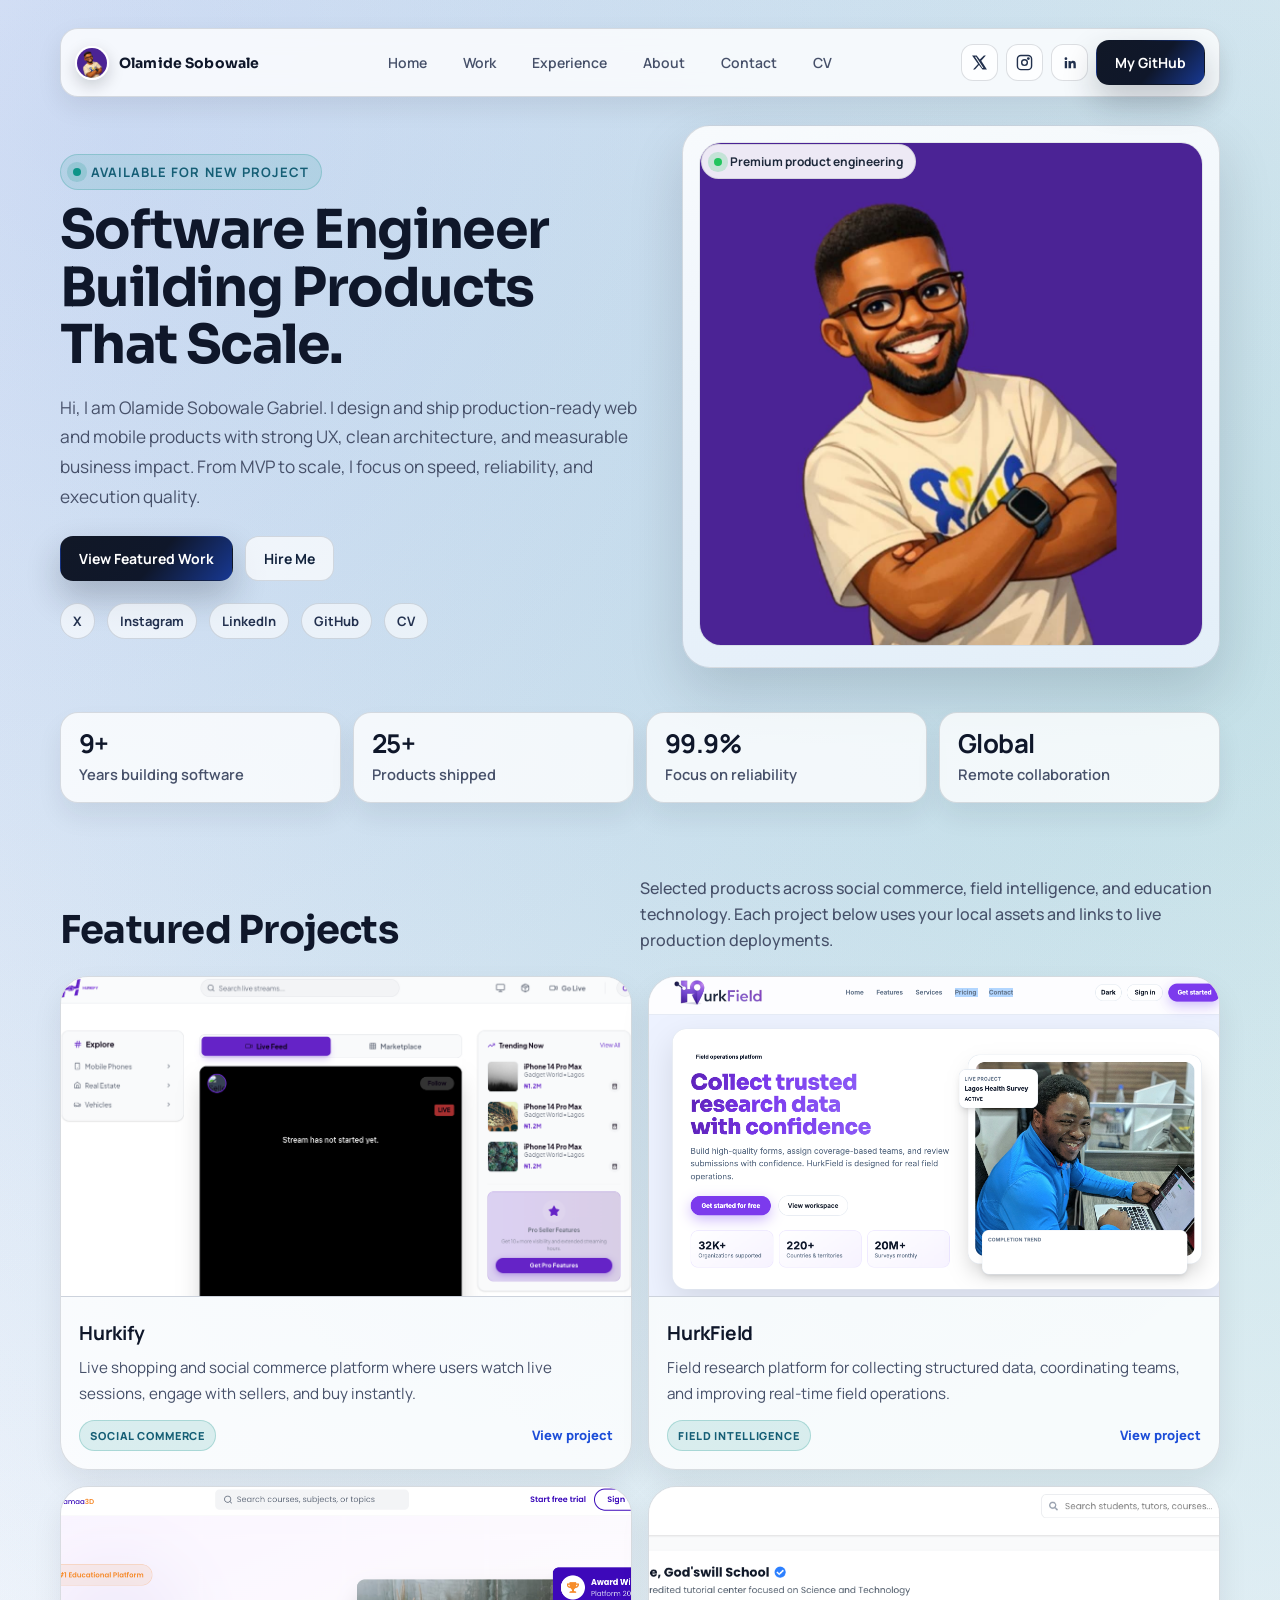
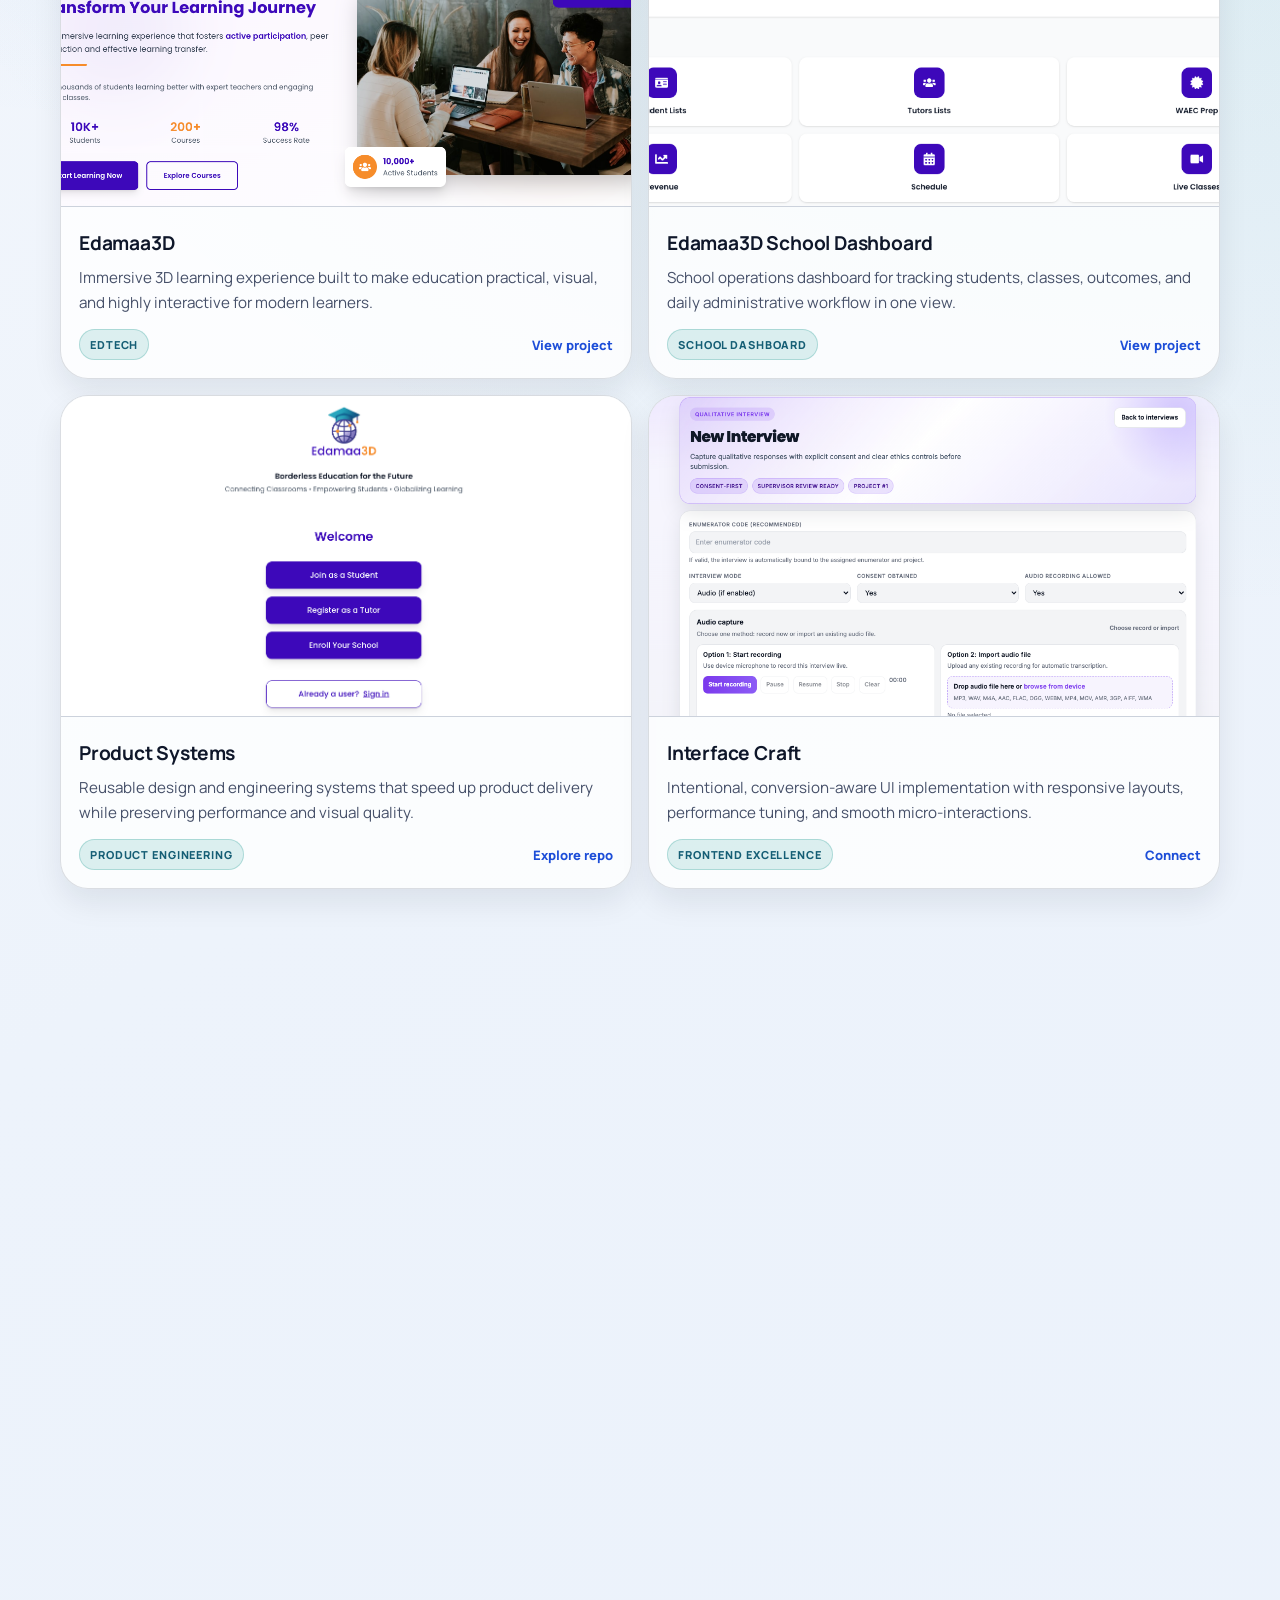
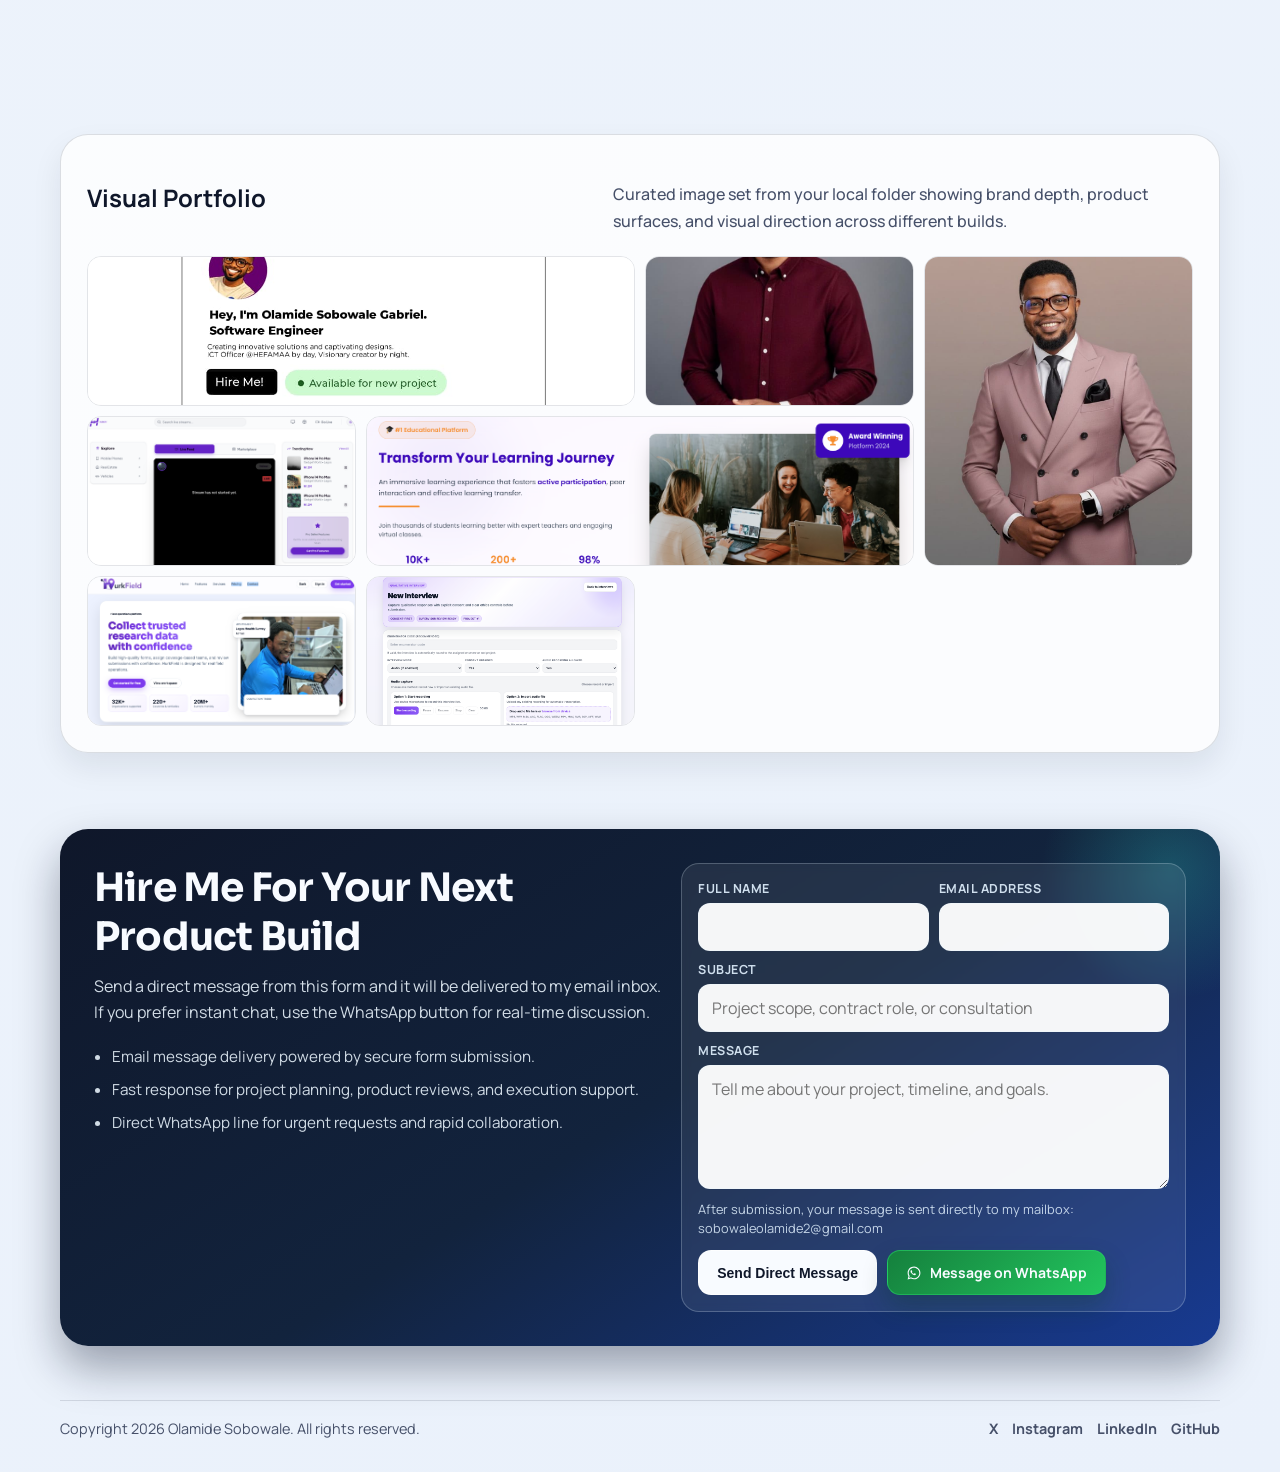
==== index.html @ 538be4b1 "Initial portfolio site with CV page and contact integrations" ====
<!DOCTYPE html>
<html lang="en">
<head>
  <meta charset="UTF-8">
  <meta name="viewport" content="width=device-width, initial-scale=1.0">
  <title>Olamide Sobowale | Software Engineer</title>
  <meta name="description" content="Premium portfolio of Olamide Sobowale, software engineer building product-driven web platforms, mobile experiences, and data-powered tools.">
  <meta property="og:title" content="Olamide Sobowale | Software Engineer">
  <meta property="og:description" content="Building premium digital products for real business outcomes.">
  <meta property="og:image" content="images/og.png">
  <meta property="og:type" content="website">
  <meta name="twitter:card" content="summary_large_image">
  <meta name="twitter:creator" content="@iam_mide_talk">
  <meta name="twitter:image" content="images/og.png">
  <link rel="icon" href="images/favicon.ico" type="image/x-icon">
  <link rel="shortcut icon" href="images/favicon.ico" type="image/x-icon">
  <link rel="preconnect" href="https://fonts.googleapis.com">
  <link rel="preconnect" href="https://fonts.gstatic.com" crossorigin>
  <link href="https://fonts.googleapis.com/css2?family=Manrope:wght@400;500;600;700;800&family=Sora:wght@600;700;800&display=swap" rel="stylesheet">
  <style>
    :root {
      --bg: #f3f6fb;
      --ink: #0f172a;
      --muted: #465069;
      --card: rgba(255, 255, 255, 0.78);
      --line: rgba(14, 31, 53, 0.14);
      --teal: #0d9488;
      --blue: #1d4ed8;
      --shadow: 0 24px 56px rgba(6, 14, 30, 0.14);
      --radius-xl: 28px;
      --radius-lg: 18px;
      --radius-sm: 12px;
    }

    * {
      box-sizing: border-box;
    }

    html {
      scroll-behavior: smooth;
    }

    body {
      margin: 0;
      font-family: "Manrope", "Sora", sans-serif;
      color: var(--ink);
      background:
        radial-gradient(circle at 9% 3%, rgba(29, 78, 216, 0.16), transparent 34%),
        radial-gradient(circle at 93% 13%, rgba(13, 148, 136, 0.18), transparent 38%),
        linear-gradient(145deg, #f7f9fd 0%, #edf3fb 48%, #eaf1fb 100%);
      min-height: 100vh;
    }

    a {
      color: inherit;
      text-decoration: none;
    }

    .container {
      width: min(1160px, 92vw);
      margin: 0 auto;
    }

    .site-header {
      position: sticky;
      top: 14px;
      z-index: 40;
      padding: 14px 0;
    }

    .nav-shell {
      display: flex;
      align-items: center;
      justify-content: space-between;
      gap: 18px;
      padding: 11px 14px;
      border-radius: 18px;
      border: 1px solid var(--line);
      background: rgba(255, 255, 255, 0.8);
      box-shadow: 0 10px 26px rgba(6, 14, 30, 0.08);
      backdrop-filter: blur(10px);
      -webkit-backdrop-filter: blur(10px);
    }

    .brand {
      display: flex;
      align-items: center;
      gap: 10px;
      min-width: max-content;
    }

    .brand img {
      width: 34px;
      height: 34px;
      border-radius: 999px;
      object-fit: cover;
      border: 2px solid #fff;
      box-shadow: 0 6px 16px rgba(8, 15, 27, 0.18);
    }

    .brand span {
      font-family: "Sora", "Manrope", sans-serif;
      font-size: 14px;
      font-weight: 700;
      letter-spacing: 0.01em;
    }

    .nav-links {
      display: flex;
      align-items: center;
      gap: 16px;
      color: var(--muted);
      font-size: 14px;
      font-weight: 600;
    }

    .nav-links a {
      padding: 8px 10px;
      border-radius: 10px;
      transition: all 0.22s ease;
    }

    .nav-links a:hover {
      color: var(--ink);
      background: rgba(7, 14, 30, 0.06);
    }

    .nav-actions {
      display: flex;
      align-items: center;
      gap: 8px;
    }

    .social-chip {
      width: 37px;
      height: 37px;
      border-radius: 12px;
      border: 1px solid var(--line);
      background: rgba(255, 255, 255, 0.8);
      display: inline-flex;
      align-items: center;
      justify-content: center;
      color: #22314e;
      transition: transform 0.2s ease, box-shadow 0.2s ease, border-color 0.2s ease;
    }

    .social-chip:hover {
      transform: translateY(-2px);
      border-color: rgba(13, 148, 136, 0.4);
      box-shadow: 0 12px 24px rgba(2, 20, 37, 0.11);
    }

    .btn {
      display: inline-flex;
      align-items: center;
      justify-content: center;
      gap: 8px;
      border-radius: 13px;
      padding: 12px 18px;
      font-weight: 700;
      font-size: 14px;
      transition: transform 0.25s ease, box-shadow 0.25s ease, background 0.25s ease;
      border: 1px solid transparent;
      cursor: pointer;
    }

    .btn-primary {
      color: #fff;
      background: linear-gradient(130deg, #111827 0%, #0f172a 55%, #1d4ed8 130%);
      box-shadow: 0 16px 34px rgba(15, 23, 42, 0.24);
    }

    .btn-primary:hover {
      transform: translateY(-2px);
      box-shadow: 0 20px 38px rgba(15, 23, 42, 0.3);
    }

    .btn-ghost {
      color: #12233d;
      border-color: var(--line);
      background: rgba(255, 255, 255, 0.7);
    }

    .btn-ghost:hover {
      transform: translateY(-2px);
      border-color: rgba(29, 78, 216, 0.35);
      box-shadow: 0 16px 30px rgba(17, 26, 49, 0.12);
    }

    .hero {
      margin-top: 28px;
      display: grid;
      gap: 28px;
      grid-template-columns: 1.05fr 0.95fr;
      align-items: center;
    }

    .eyebrow {
      display: inline-flex;
      align-items: center;
      gap: 10px;
      font-size: 13px;
      font-weight: 700;
      color: #155e75;
      text-transform: uppercase;
      letter-spacing: 0.08em;
      padding: 8px 12px;
      border-radius: 999px;
      background: rgba(13, 148, 136, 0.12);
      border: 1px solid rgba(13, 148, 136, 0.24);
      margin-bottom: 12px;
    }

    .eyebrow::before {
      content: "";
      width: 8px;
      height: 8px;
      border-radius: 999px;
      background: #0d9488;
      box-shadow: 0 0 0 6px rgba(13, 148, 136, 0.18);
    }

    .hero h1 {
      margin: 0;
      font-family: "Sora", "Manrope", sans-serif;
      font-size: clamp(2rem, 4.2vw, 3.7rem);
      line-height: 1.07;
      letter-spacing: -0.03em;
      max-width: 13ch;
    }

    .hero p {
      margin: 18px 0 24px;
      color: var(--muted);
      font-size: clamp(1rem, 1.6vw, 1.08rem);
      line-height: 1.72;
      max-width: 56ch;
    }

    .hero-actions {
      display: flex;
      flex-wrap: wrap;
      gap: 12px;
      margin-bottom: 22px;
    }

    .quick-links {
      display: flex;
      flex-wrap: wrap;
      gap: 12px;
    }

    .quick-links a {
      font-size: 13px;
      font-weight: 700;
      color: #23314f;
      border: 1px solid var(--line);
      border-radius: 999px;
      padding: 8px 12px;
      background: rgba(255, 255, 255, 0.6);
      transition: all 0.22s ease;
    }

    .quick-links a:hover {
      border-color: rgba(13, 148, 136, 0.35);
      color: #0f172a;
      transform: translateY(-2px);
    }

    .hero-media {
      position: relative;
      min-height: 540px;
      border-radius: var(--radius-xl);
      overflow: hidden;
      border: 1px solid var(--line);
      background: linear-gradient(170deg, rgba(255, 255, 255, 0.86), rgba(232, 241, 251, 0.86));
      box-shadow: var(--shadow);
      padding: 16px;
    }

    .hero-main {
      width: 100%;
      height: 100%;
      border-radius: 22px;
      object-fit: cover;
      border: 1px solid rgba(15, 23, 42, 0.08);
    }

    .float-chip {
      position: absolute;
      left: 18px;
      top: 18px;
      display: inline-flex;
      align-items: center;
      gap: 8px;
      font-size: 12px;
      font-weight: 700;
      border-radius: 999px;
      padding: 8px 12px;
      color: #1e293b;
      background: rgba(255, 255, 255, 0.9);
      border: 1px solid rgba(15, 23, 42, 0.1);
    }

    .float-chip::before {
      content: "";
      width: 8px;
      height: 8px;
      border-radius: 999px;
      background: #22c55e;
      box-shadow: 0 0 0 6px rgba(34, 197, 94, 0.2);
    }

    .metric-grid {
      margin-top: 44px;
      display: grid;
      grid-template-columns: repeat(4, minmax(0, 1fr));
      gap: 12px;
    }

    .metric {
      background: var(--card);
      border-radius: var(--radius-lg);
      padding: 18px;
      border: 1px solid var(--line);
      box-shadow: 0 14px 26px rgba(15, 23, 42, 0.07);
    }

    .metric h3 {
      margin: 0;
      font-size: 1.62rem;
      line-height: 1;
      letter-spacing: -0.02em;
    }

    .metric p {
      margin: 7px 0 0;
      font-size: 0.92rem;
      color: var(--muted);
      font-weight: 600;
    }

    .section {
      margin-top: 72px;
    }

    .section-head {
      display: flex;
      align-items: end;
      justify-content: space-between;
      gap: 20px;
      margin-bottom: 22px;
    }

    .section h2 {
      margin: 0;
      font-family: "Sora", "Manrope", sans-serif;
      font-size: clamp(1.7rem, 3vw, 2.4rem);
      letter-spacing: -0.02em;
    }

    .section-head p {
      margin: 0;
      color: var(--muted);
      line-height: 1.65;
      max-width: 58ch;
      font-weight: 500;
    }

    .projects-grid {
      display: grid;
      grid-template-columns: repeat(2, minmax(0, 1fr));
      gap: 16px;
    }

    .project-card {
      overflow: hidden;
      background: var(--card);
      border: 1px solid var(--line);
      border-radius: var(--radius-xl);
      box-shadow: 0 14px 30px rgba(15, 23, 42, 0.08);
      transition: transform 0.28s ease, box-shadow 0.28s ease;
    }

    .project-card:hover {
      transform: translateY(-5px);
      box-shadow: 0 20px 38px rgba(15, 23, 42, 0.14);
    }

    .project-media {
      width: 100%;
      aspect-ratio: 16/9;
      object-fit: cover;
      border-bottom: 1px solid rgba(15, 23, 42, 0.1);
      background: #e2e8f0;
    }

    .project-body {
      padding: 18px;
    }

    .project-body h3 {
      margin: 0 0 9px;
      font-size: 1.2rem;
      letter-spacing: -0.01em;
    }

    .project-body p {
      margin: 0;
      color: var(--muted);
      line-height: 1.65;
      font-size: 0.95rem;
    }

    .card-foot {
      margin-top: 14px;
      display: flex;
      align-items: center;
      justify-content: space-between;
      gap: 12px;
    }

    .badge {
      font-size: 11px;
      font-weight: 800;
      letter-spacing: 0.08em;
      text-transform: uppercase;
      color: #155e75;
      background: rgba(13, 148, 136, 0.13);
      border: 1px solid rgba(13, 148, 136, 0.24);
      border-radius: 999px;
      padding: 7px 10px;
    }

    .text-link {
      font-size: 13px;
      font-weight: 800;
      color: #1d4ed8;
    }

    .text-link:hover {
      text-decoration: underline;
      text-underline-offset: 3px;
    }

    .experience-wrap {
      display: grid;
      grid-template-columns: 1fr 0.92fr;
      gap: 16px;
    }

    .timeline,
    .showcase {
      background: var(--card);
      border: 1px solid var(--line);
      border-radius: var(--radius-xl);
      padding: 22px;
      box-shadow: 0 14px 30px rgba(15, 23, 42, 0.08);
    }

    .timeline-item {
      padding: 15px 0;
      border-bottom: 1px dashed rgba(15, 23, 42, 0.15);
    }

    .timeline-item:last-child {
      border-bottom: 0;
      padding-bottom: 0;
    }

    .timeline-item .role {
      margin: 0;
      font-size: 1rem;
      font-weight: 800;
    }

    .timeline-item .company {
      margin: 6px 0;
      color: #0f172a;
      font-weight: 700;
    }

    .timeline-item .meta {
      margin: 0;
      color: var(--muted);
      font-size: 0.9rem;
      line-height: 1.6;
    }

    .showcase-grid {
      display: grid;
      grid-template-columns: 1fr 1fr;
      gap: 10px;
    }

    .showcase-grid img,
    .gallery-grid img {
      width: 100%;
      height: 100%;
      object-fit: cover;
      border-radius: 14px;
      border: 1px solid rgba(15, 23, 42, 0.1);
    }

    .showcase-grid .tall {
      grid-row: span 2;
      min-height: 304px;
    }

    .single-showcase {
      width: 100%;
      min-height: 320px;
      height: 100%;
      object-fit: cover;
      border-radius: 14px;
      border: 1px solid rgba(15, 23, 42, 0.1);
      display: block;
    }

    .gallery-wrap {
      margin-top: 72px;
      padding: 26px;
      border-radius: var(--radius-xl);
      border: 1px solid var(--line);
      background: var(--card);
      box-shadow: 0 14px 30px rgba(15, 23, 42, 0.08);
    }

    .gallery-grid {
      margin-top: 16px;
      display: grid;
      grid-template-columns: repeat(4, minmax(0, 1fr));
      gap: 10px;
      grid-auto-rows: 150px;
    }

    .gallery-grid .wide {
      grid-column: span 2;
    }

    .gallery-grid .tall {
      grid-row: span 2;
    }

    .cta {
      margin: 76px auto 36px;
      background: linear-gradient(148deg, #0f172a 0%, #12233d 52%, #1d4ed8 140%);
      color: #f8fbff;
      border-radius: var(--radius-xl);
      padding: 34px;
      box-shadow: 0 22px 44px rgba(7, 18, 39, 0.36);
      position: relative;
      overflow: hidden;
    }

    .cta::before {
      content: "";
      position: absolute;
      right: -80px;
      top: -88px;
      width: 260px;
      height: 260px;
      border-radius: 999px;
      background: radial-gradient(circle at center, rgba(45, 212, 191, 0.25), transparent 70%);
    }

    .cta-grid {
      position: relative;
      z-index: 1;
      display: grid;
      grid-template-columns: 1.06fr 0.94fr;
      gap: 18px;
      align-items: start;
    }

    .cta-copy h2 {
      margin: 0;
      font-family: "Sora", "Manrope", sans-serif;
      font-size: clamp(1.7rem, 3.3vw, 2.45rem);
      letter-spacing: -0.02em;
      max-width: 18ch;
    }

    .cta-copy p {
      margin: 12px 0 18px;
      max-width: 60ch;
      color: rgba(237, 247, 255, 0.88);
      line-height: 1.65;
    }

    .contact-points {
      margin: 0;
      padding-left: 18px;
      color: rgba(237, 247, 255, 0.87);
      line-height: 1.72;
      font-size: 0.95rem;
    }

    .contact-points li {
      margin-bottom: 7px;
    }

    .hire-form {
      border: 1px solid rgba(226, 242, 255, 0.24);
      border-radius: 18px;
      background: rgba(248, 251, 255, 0.08);
      backdrop-filter: blur(4px);
      -webkit-backdrop-filter: blur(4px);
      padding: 16px;
    }

    .form-grid {
      display: grid;
      grid-template-columns: repeat(2, minmax(0, 1fr));
      gap: 10px;
    }

    .form-field {
      display: grid;
      gap: 6px;
    }

    .form-field label {
      font-size: 0.78rem;
      font-weight: 700;
      letter-spacing: 0.04em;
      text-transform: uppercase;
      color: rgba(226, 242, 255, 0.9);
    }

    .form-field input,
    .form-field textarea {
      width: 100%;
      border: 1px solid rgba(226, 242, 255, 0.28);
      border-radius: 12px;
      background: rgba(255, 255, 255, 0.96);
      color: #0f172a;
      font: inherit;
      padding: 12px 13px;
      outline: none;
      transition: border-color 0.18s ease, box-shadow 0.18s ease;
    }

    .form-field input:focus,
    .form-field textarea:focus {
      border-color: rgba(45, 212, 191, 0.75);
      box-shadow: 0 0 0 3px rgba(45, 212, 191, 0.2);
    }

    .form-field textarea {
      min-height: 124px;
      resize: vertical;
    }

    .field-full {
      grid-column: 1 / -1;
    }

    .form-note {
      margin: 11px 0 0;
      color: rgba(226, 242, 255, 0.84);
      font-size: 0.8rem;
      line-height: 1.5;
    }

    .cta-actions {
      margin-top: 12px;
      display: flex;
      flex-wrap: wrap;
      gap: 10px;
    }

    .btn-light {
      color: #0f172a;
      background: #f8fbff;
      border: 1px solid rgba(255, 255, 255, 0.7);
    }

    .btn-light:hover {
      transform: translateY(-2px);
      box-shadow: 0 14px 28px rgba(15, 23, 42, 0.26);
    }

    .btn-whatsapp {
      color: #f8fbff;
      border: 1px solid rgba(37, 211, 102, 0.6);
      background: linear-gradient(135deg, #15803d, #22c55e);
      box-shadow: 0 12px 24px rgba(7, 58, 28, 0.28);
    }

    .btn-whatsapp:hover {
      transform: translateY(-2px);
      box-shadow: 0 16px 30px rgba(7, 58, 28, 0.36);
    }

    .btn-whatsapp svg {
      width: 16px;
      height: 16px;
      flex-shrink: 0;
    }

    footer {
      padding: 18px 0 34px;
      color: var(--muted);
      font-size: 0.9rem;
    }

    .footer-wrap {
      display: flex;
      align-items: center;
      justify-content: space-between;
      gap: 12px;
      border-top: 1px solid rgba(15, 23, 42, 0.12);
      padding-top: 18px;
    }

    .footer-links {
      display: flex;
      align-items: center;
      gap: 14px;
      font-weight: 700;
    }

    .footer-links a:hover {
      color: #111827;
      text-decoration: underline;
      text-underline-offset: 3px;
    }

    .reveal {
      opacity: 0;
      transform: translateY(26px);
      transition: opacity 0.7s ease, transform 0.7s ease;
    }

    .reveal.visible {
      opacity: 1;
      transform: translateY(0);
    }

    @media (max-width: 1040px) {
      .nav-links {
        display: none;
      }

      .hero,
      .experience-wrap {
        grid-template-columns: 1fr;
      }

      .hero-media {
        min-height: 430px;
      }

      .metric-grid {
        grid-template-columns: repeat(2, minmax(0, 1fr));
      }

      .gallery-grid {
        grid-template-columns: repeat(3, minmax(0, 1fr));
      }

      .cta-grid {
        grid-template-columns: 1fr;
      }
    }

    @media (max-width: 760px) {
      .site-header {
        top: 6px;
      }

      .nav-shell {
        padding: 10px;
      }

      .nav-actions .social-chip {
        display: none;
      }

      .hero {
        margin-top: 20px;
      }

      .projects-grid,
      .gallery-grid {
        grid-template-columns: 1fr;
      }

      .gallery-grid {
        grid-auto-rows: 190px;
      }

      .gallery-grid .wide,
      .gallery-grid .tall {
        grid-column: span 1;
        grid-row: span 1;
      }

      .metric-grid {
        grid-template-columns: 1fr;
      }

      .cta {
        padding: 26px;
      }

      .form-grid {
        grid-template-columns: 1fr;
      }

      .cta-actions .btn {
        width: 100%;
      }

      .footer-wrap {
        flex-direction: column;
        align-items: flex-start;
      }
    }
  </style>
</head>
<body>
  <header class="site-header">
    <nav class="container nav-shell">
      <a class="brand" href="#home" aria-label="Go to home">
        <img src="images/image_12.png" alt="Olamide Sobowale profile">
        <span>Olamide Sobowale</span>
      </a>

      <div class="nav-links">
        <a href="#home">Home</a>
        <a href="#work">Work</a>
        <a href="#experience">Experience</a>
        <a href="#about">About</a>
        <a href="#contact">Contact</a>
        <a href="cv.html">CV</a>
      </div>

      <div class="nav-actions">
        <a class="social-chip" href="https://x.com/iam_mide_talk" target="_blank" rel="noopener noreferrer" aria-label="X profile">
          <svg viewBox="0 0 24 24" width="17" height="17" fill="currentColor" aria-hidden="true">
            <path d="M18.244 2H21l-6.554 7.49L22.5 22h-6.304l-4.933-6.406L5.654 22H2.896l7.013-8.013L1.5 2h6.464l4.458 5.882L18.244 2zm-2.211 17.874h1.527L7.128 4.02H5.49z"></path>
          </svg>
        </a>
        <a class="social-chip" href="https://www.instagram.com/mide_talk" target="_blank" rel="noopener noreferrer" aria-label="Instagram profile">
          <svg viewBox="0 0 24 24" width="17" height="17" fill="none" stroke="currentColor" stroke-width="2" aria-hidden="true">
            <rect x="2" y="2" width="20" height="20" rx="5" ry="5"></rect>
            <circle cx="12" cy="12" r="4"></circle>
            <circle cx="17.5" cy="6.5" r="1"></circle>
          </svg>
        </a>
        <a class="social-chip" href="https://www.linkedin.com/in/olamide-sobowale" target="_blank" rel="noopener noreferrer" aria-label="LinkedIn profile">
          <svg viewBox="0 0 24 24" width="17" height="17" fill="currentColor" aria-hidden="true">
            <path d="M6.94 8.5a1.95 1.95 0 1 1 0-3.9 1.95 1.95 0 0 1 0 3.9zM5.3 9.98h3.3V20h-3.3V9.98zM10.6 9.98h3.16v1.37h.05c.44-.83 1.52-1.7 3.12-1.7 3.34 0 3.96 2.19 3.96 5.05V20h-3.3v-4.67c0-1.11-.02-2.55-1.55-2.55-1.56 0-1.8 1.22-1.8 2.47V20h-3.64V9.98z"></path>
          </svg>
        </a>
        <a class="btn btn-primary" href="https://github.com/Hurkify-Team" target="_blank" rel="noopener noreferrer">My GitHub</a>
      </div>
    </nav>
  </header>

  <main>
    <section id="home" class="container hero reveal">
      <div>
        <span class="eyebrow">Available for new project</span>
        <h1>Software Engineer Building Products That Scale.</h1>
        <p>
          Hi, I am Olamide Sobowale Gabriel. I design and ship production-ready web and mobile products with strong UX,
          clean architecture, and measurable business impact. From MVP to scale, I focus on speed, reliability, and execution quality.
        </p>

        <div class="hero-actions">
          <a class="btn btn-primary" href="#work">View Featured Work</a>
          <a class="btn btn-ghost" href="#contact">Hire Me</a>
        </div>

        <div class="quick-links">
          <a href="https://x.com/iam_mide_talk" target="_blank" rel="noopener noreferrer">X</a>
          <a href="https://www.instagram.com/mide_talk" target="_blank" rel="noopener noreferrer">Instagram</a>
          <a href="https://www.linkedin.com/in/olamide-sobowale" target="_blank" rel="noopener noreferrer">LinkedIn</a>
          <a href="https://github.com/Hurkify-Team" target="_blank" rel="noopener noreferrer">GitHub</a>
          <a href="cv.html">CV</a>
        </div>
      </div>

      <div class="hero-media">
        <span class="float-chip">Premium product engineering</span>
        <img class="hero-main" src="images/image_12.png" alt="Portrait of Olamide Sobowale">
      </div>
    </section>

    <section class="container metric-grid reveal" aria-label="Key metrics">
      <article class="metric">
        <h3>9+</h3>
        <p>Years building software</p>
      </article>
      <article class="metric">
        <h3>25+</h3>
        <p>Products shipped</p>
      </article>
      <article class="metric">
        <h3>99.9%</h3>
        <p>Focus on reliability</p>
      </article>
      <article class="metric">
        <h3>Global</h3>
        <p>Remote collaboration</p>
      </article>
    </section>

    <section id="work" class="container section reveal">
      <div class="section-head">
        <h2>Featured Projects</h2>
        <p>
          Selected products across social commerce, field intelligence, and education technology.
          Each project below uses your local assets and links to live production deployments.
        </p>
      </div>

      <div class="projects-grid">
        <article class="project-card">
          <img class="project-media" src="images/image_3.png" alt="Hurkify project screenshot">
          <div class="project-body">
            <h3>Hurkify</h3>
            <p>Live shopping and social commerce platform where users watch live sessions, engage with sellers, and buy instantly.</p>
            <div class="card-foot">
              <span class="badge">Social Commerce</span>
              <a class="text-link" href="https://hurkify.com" target="_blank" rel="noopener noreferrer">View project</a>
            </div>
          </div>
        </article>

        <article class="project-card">
          <img class="project-media" src="images/image_5.png" alt="HurkField project screenshot">
          <div class="project-body">
            <h3>HurkField</h3>
            <p>Field research platform for collecting structured data, coordinating teams, and improving real-time field operations.</p>
            <div class="card-foot">
              <span class="badge">Field Intelligence</span>
              <a class="text-link" href="https://hurkfield-rxuj.onrender.com/" target="_blank" rel="noopener noreferrer">View project</a>
            </div>
          </div>
        </article>

        <article class="project-card">
          <img class="project-media" src="images/image_4.png" alt="Edamaa3D platform screenshot">
          <div class="project-body">
            <h3>Edamaa3D</h3>
            <p>Immersive 3D learning experience built to make education practical, visual, and highly interactive for modern learners.</p>
            <div class="card-foot">
              <span class="badge">EdTech</span>
              <a class="text-link" href="https://edamaa.vercel.app/" target="_blank" rel="noopener noreferrer">View project</a>
            </div>
          </div>
        </article>

        <article class="project-card">
          <img class="project-media" src="images/image_10.png" alt="Edamaa3D school dashboard screenshot">
          <div class="project-body">
            <h3>Edamaa3D School Dashboard</h3>
            <p>School operations dashboard for tracking students, classes, outcomes, and daily administrative workflow in one view.</p>
            <div class="card-foot">
              <span class="badge">School Dashboard</span>
              <a class="text-link" href="https://edamaa.vercel.app/school-dashboard" target="_blank" rel="noopener noreferrer">View project</a>
            </div>
          </div>
        </article>

        <article class="project-card">
          <img class="project-media" src="images/image_9.png" alt="Additional product screenshot">
          <div class="project-body">
            <h3>Product Systems</h3>
            <p>Reusable design and engineering systems that speed up product delivery while preserving performance and visual quality.</p>
            <div class="card-foot">
              <span class="badge">Product Engineering</span>
              <a class="text-link" href="https://github.com/Hurkify-Team" target="_blank" rel="noopener noreferrer">Explore repo</a>
            </div>
          </div>
        </article>

        <article class="project-card">
          <img class="project-media" src="images/image_7.png" alt="Modern interface showcase">
          <div class="project-body">
            <h3>Interface Craft</h3>
            <p>Intentional, conversion-aware UI implementation with responsive layouts, performance tuning, and smooth micro-interactions.</p>
            <div class="card-foot">
              <span class="badge">Frontend Excellence</span>
              <a class="text-link" href="https://www.linkedin.com/in/olamide-sobowale" target="_blank" rel="noopener noreferrer">Connect</a>
            </div>
          </div>
        </article>
      </div>
    </section>

    <section id="experience" class="container section reveal">
      <div class="section-head">
        <h2>Work Experience</h2>
        <p>
          A progression across leadership, mobile engineering, and full-stack delivery with continuous ownership of business-critical products.
        </p>
      </div>

      <div class="experience-wrap">
        <div class="timeline">
          <article class="timeline-item">
            <p class="role">Founder &amp; CEO</p>
            <p class="company">Hurkify</p>
            <p class="meta">Sept 2024 - Present | Product strategy, platform architecture, and execution.</p>
          </article>

          <article class="timeline-item">
            <p class="role">Mobile App Developer</p>
            <p class="company">Hurkify Technology Limited</p>
            <p class="meta">Feb 2026 - Present | Mobile product development with user-centered delivery.</p>
          </article>

          <article class="timeline-item">
            <p class="role">Frontend Developer</p>
            <p class="company">Hurkify Technology Limited</p>
            <p class="meta">2025 - Present | High-performance interfaces and measurable engagement growth.</p>
          </article>

          <article class="timeline-item">
            <p class="role">Full Stacks Developer</p>
            <p class="company">Hefamaa</p>
            <p class="meta">2024 - Present | End-to-end product delivery across frontend, backend, and data layers.</p>
          </article>

          <article class="timeline-item">
            <p class="role">Backend Developer</p>
            <p class="company">Hurkify Technology Limited</p>
            <p class="meta">2019 - 2022 | API design, infrastructure stability, and service reliability.</p>
          </article>
        </div>

        <aside class="showcase" aria-label="Experience visuals">
          <img class="single-showcase" src="images/image_2.png" alt="Experience visual">
        </aside>
      </div>
    </section>

    <section id="about" class="container gallery-wrap reveal">
      <div class="section-head">
        <h2>Visual Portfolio</h2>
        <p>
          Curated image set from your local folder showing brand depth, product surfaces, and visual direction across different builds.
        </p>
      </div>

      <div class="gallery-grid">
        <img class="wide" src="images/og.png" alt="Portfolio page highlight">
        <img src="images/image_1.png" alt="Portrait candid 1">
        <img class="tall" src="images/image_2.png" alt="Portrait candid 2">
        <img src="images/image_3.png" alt="Project interface 1">
        <img class="wide" src="images/image_4.png" alt="Project interface 2">
        <img src="images/image_5.png" alt="Project interface 3">
        <img src="images/image_7.png" alt="Project interface 4">
      </div>
    </section>

    <section id="contact" class="container cta reveal">
      <div class="cta-grid">
        <div class="cta-copy">
          <h2>Hire Me For Your Next Product Build</h2>
          <p>
            Send a direct message from this form and it will be delivered to my email inbox.
            If you prefer instant chat, use the WhatsApp button for real-time discussion.
          </p>
          <ul class="contact-points">
            <li>Email message delivery powered by secure form submission.</li>
            <li>Fast response for project planning, product reviews, and execution support.</li>
            <li>Direct WhatsApp line for urgent requests and rapid collaboration.</li>
          </ul>
        </div>

        <form class="hire-form" action="https://formsubmit.co/sobowaleolamide2@gmail.com" method="POST">
          <input type="hidden" name="_subject" value="New Hire Request from Olamide's Portfolio">
          <input type="hidden" name="_captcha" value="false">
          <input type="text" name="_honey" style="display:none" tabindex="-1" autocomplete="off">

          <div class="form-grid">
            <div class="form-field">
              <label for="hire-name">Full Name</label>
              <input id="hire-name" name="name" type="text" autocomplete="name" required>
            </div>

            <div class="form-field">
              <label for="hire-email">Email Address</label>
              <input id="hire-email" name="email" type="email" autocomplete="email" required>
            </div>

            <div class="form-field field-full">
              <label for="hire-subject">Subject</label>
              <input id="hire-subject" name="subject" type="text" placeholder="Project scope, contract role, or consultation" required>
            </div>

            <div class="form-field field-full">
              <label for="hire-message">Message</label>
              <textarea id="hire-message" name="message" placeholder="Tell me about your project, timeline, and goals." required></textarea>
            </div>
          </div>

          <p class="form-note">After submission, your message is sent directly to my mailbox: sobowaleolamide2@gmail.com</p>

          <div class="cta-actions">
            <button class="btn btn-light" type="submit">Send Direct Message</button>
            <a class="btn btn-whatsapp" href="https://wa.me/2349045083581?text=Hello%20Olamide%2C%20I%20would%20like%20to%20hire%20you%20for%20a%20project." target="_blank" rel="noopener noreferrer">
              <svg viewBox="0 0 32 32" fill="currentColor" aria-hidden="true">
                <path d="M19.11 17.21c-.26-.13-1.52-.75-1.76-.83-.24-.09-.41-.13-.58.13-.18.26-.67.83-.83 1-.15.18-.31.2-.57.07-.26-.13-1.11-.41-2.12-1.32-.78-.69-1.31-1.55-1.46-1.81-.15-.26-.02-.39.11-.52.11-.11.26-.28.39-.41.13-.13.17-.22.26-.37.09-.15.04-.28-.02-.41-.06-.13-.58-1.4-.8-1.92-.21-.5-.43-.43-.58-.44h-.5c-.18 0-.46.07-.7.33-.24.26-.92.9-.92 2.2 0 1.3.94 2.56 1.08 2.73.13.18 1.86 2.84 4.5 3.98.63.27 1.12.43 1.5.55.63.2 1.2.17 1.66.1.51-.08 1.52-.62 1.74-1.22.22-.6.22-1.11.15-1.22-.07-.11-.24-.17-.5-.3z"></path>
                <path d="M16.03 3.2c-7.04 0-12.77 5.73-12.77 12.78 0 2.24.59 4.42 1.7 6.34L3.2 28.8l6.62-1.74a12.73 12.73 0 0 0 6.2 1.59h.01c7.04 0 12.77-5.73 12.77-12.78 0-3.41-1.33-6.62-3.74-9.03A12.7 12.7 0 0 0 16.03 3.2zm0 23.24h-.01a10.6 10.6 0 0 1-5.4-1.49l-.39-.23-3.93 1.03 1.05-3.83-.25-.39a10.55 10.55 0 0 1-1.62-5.64c0-5.83 4.74-10.57 10.58-10.57 2.82 0 5.47 1.1 7.47 3.1a10.5 10.5 0 0 1 3.1 7.47c0 5.83-4.75 10.57-10.6 10.57z"></path>
              </svg>
              <span>Message on WhatsApp</span>
            </a>
          </div>
        </form>
      </div>
    </section>
  </main>

  <footer>
    <div class="container footer-wrap">
      <div>Copyright <span id="year"></span> Olamide Sobowale. All rights reserved.</div>
      <div class="footer-links">
        <a href="https://x.com/iam_mide_talk" target="_blank" rel="noopener noreferrer">X</a>
        <a href="https://www.instagram.com/mide_talk" target="_blank" rel="noopener noreferrer">Instagram</a>
        <a href="https://www.linkedin.com/in/olamide-sobowale" target="_blank" rel="noopener noreferrer">LinkedIn</a>
        <a href="https://github.com/Hurkify-Team" target="_blank" rel="noopener noreferrer">GitHub</a>
      </div>
    </div>
  </footer>

  <script>
    document.getElementById("year").textContent = new Date().getFullYear();

    const observer = new IntersectionObserver((entries) => {
      entries.forEach((entry) => {
        if (entry.isIntersecting) {
          entry.target.classList.add("visible");
          observer.unobserve(entry.target);
        }
      });
    }, { threshold: 0.2 });

    document.querySelectorAll(".reveal").forEach((el) => observer.observe(el));
  </script>
</body>
</html>
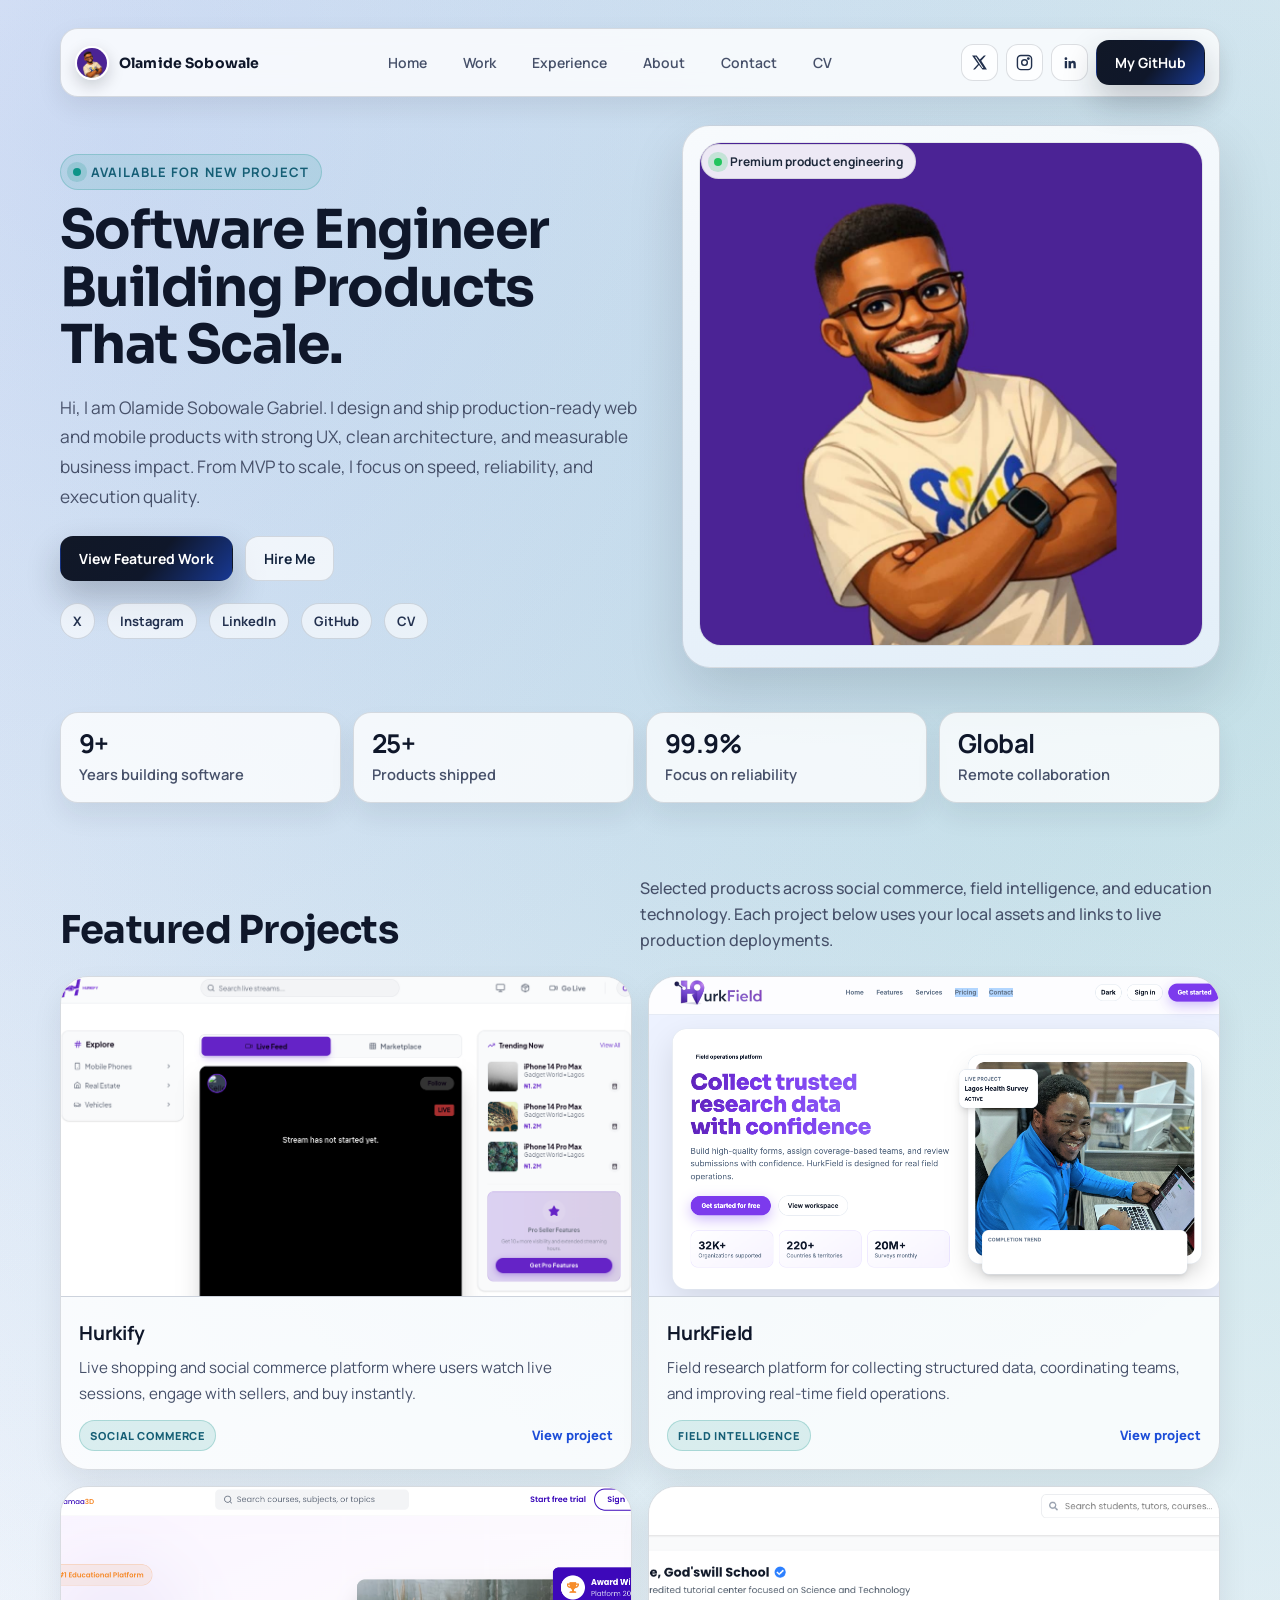
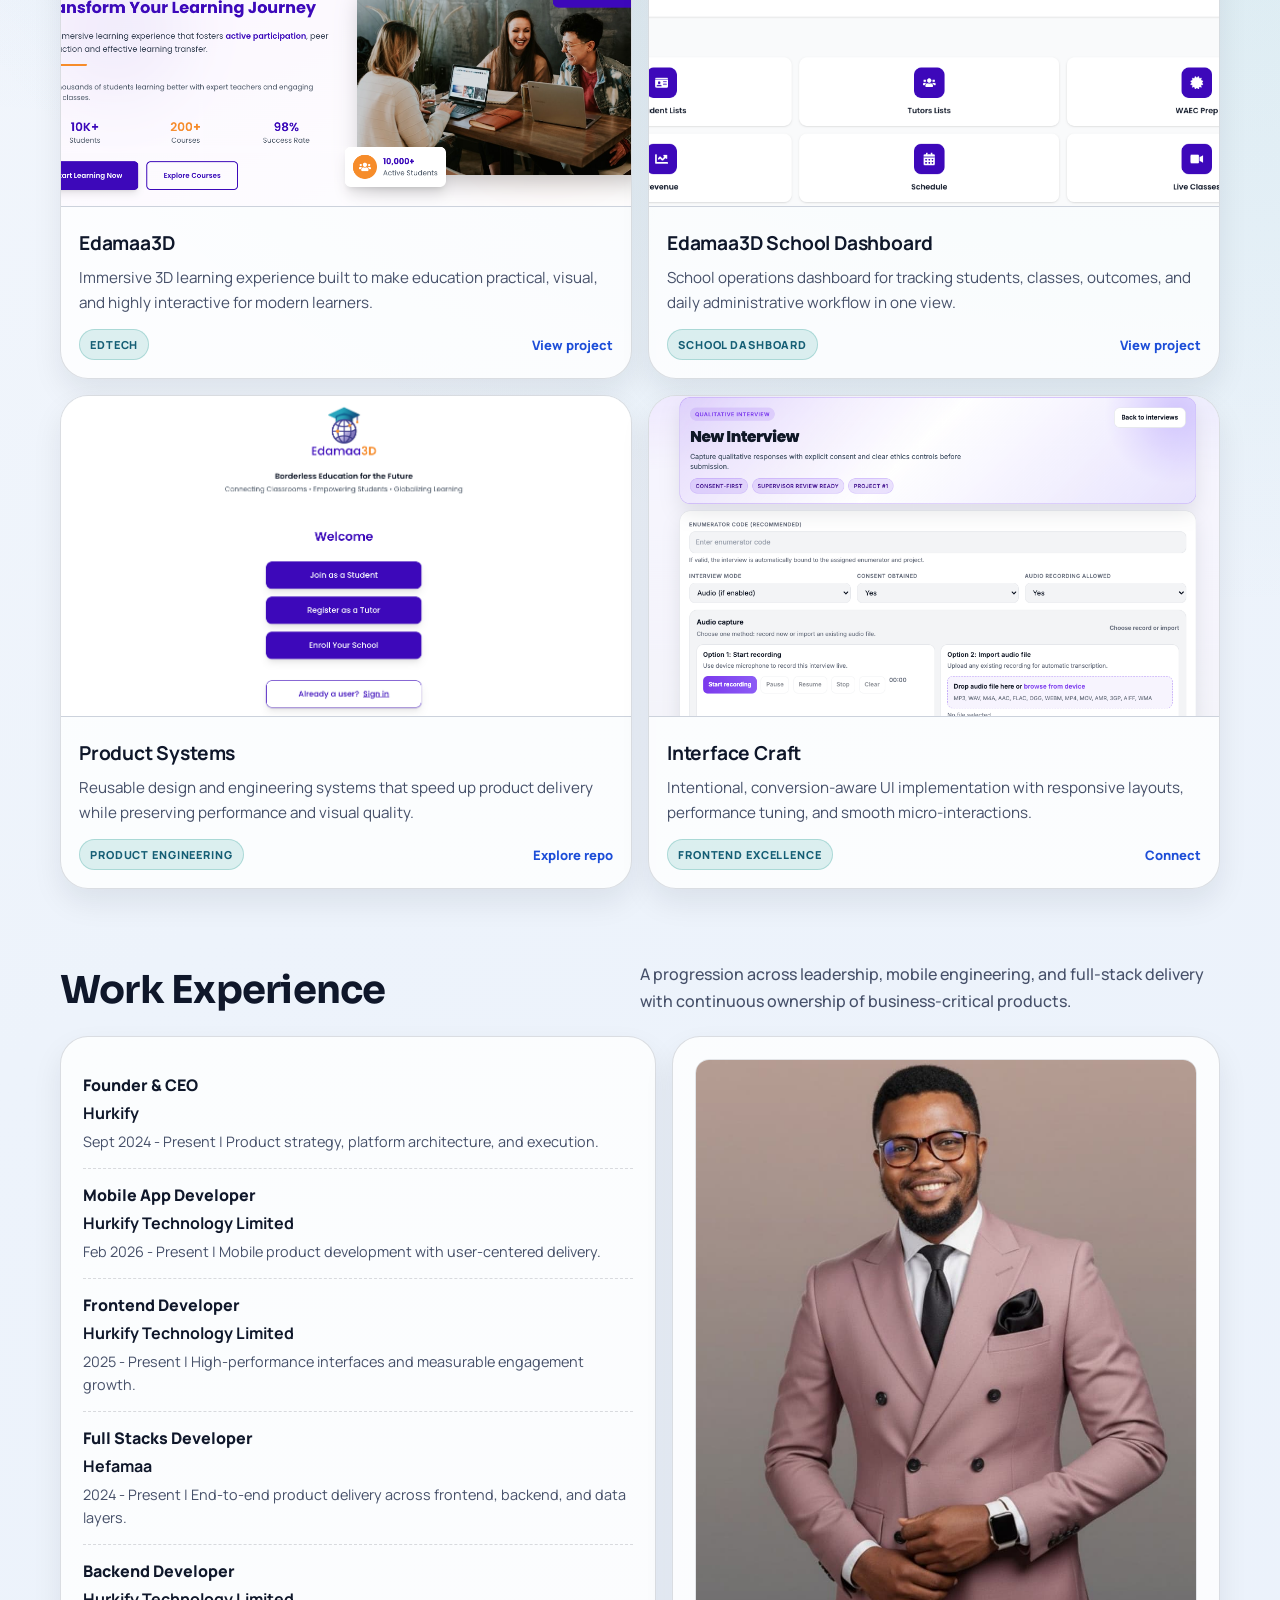
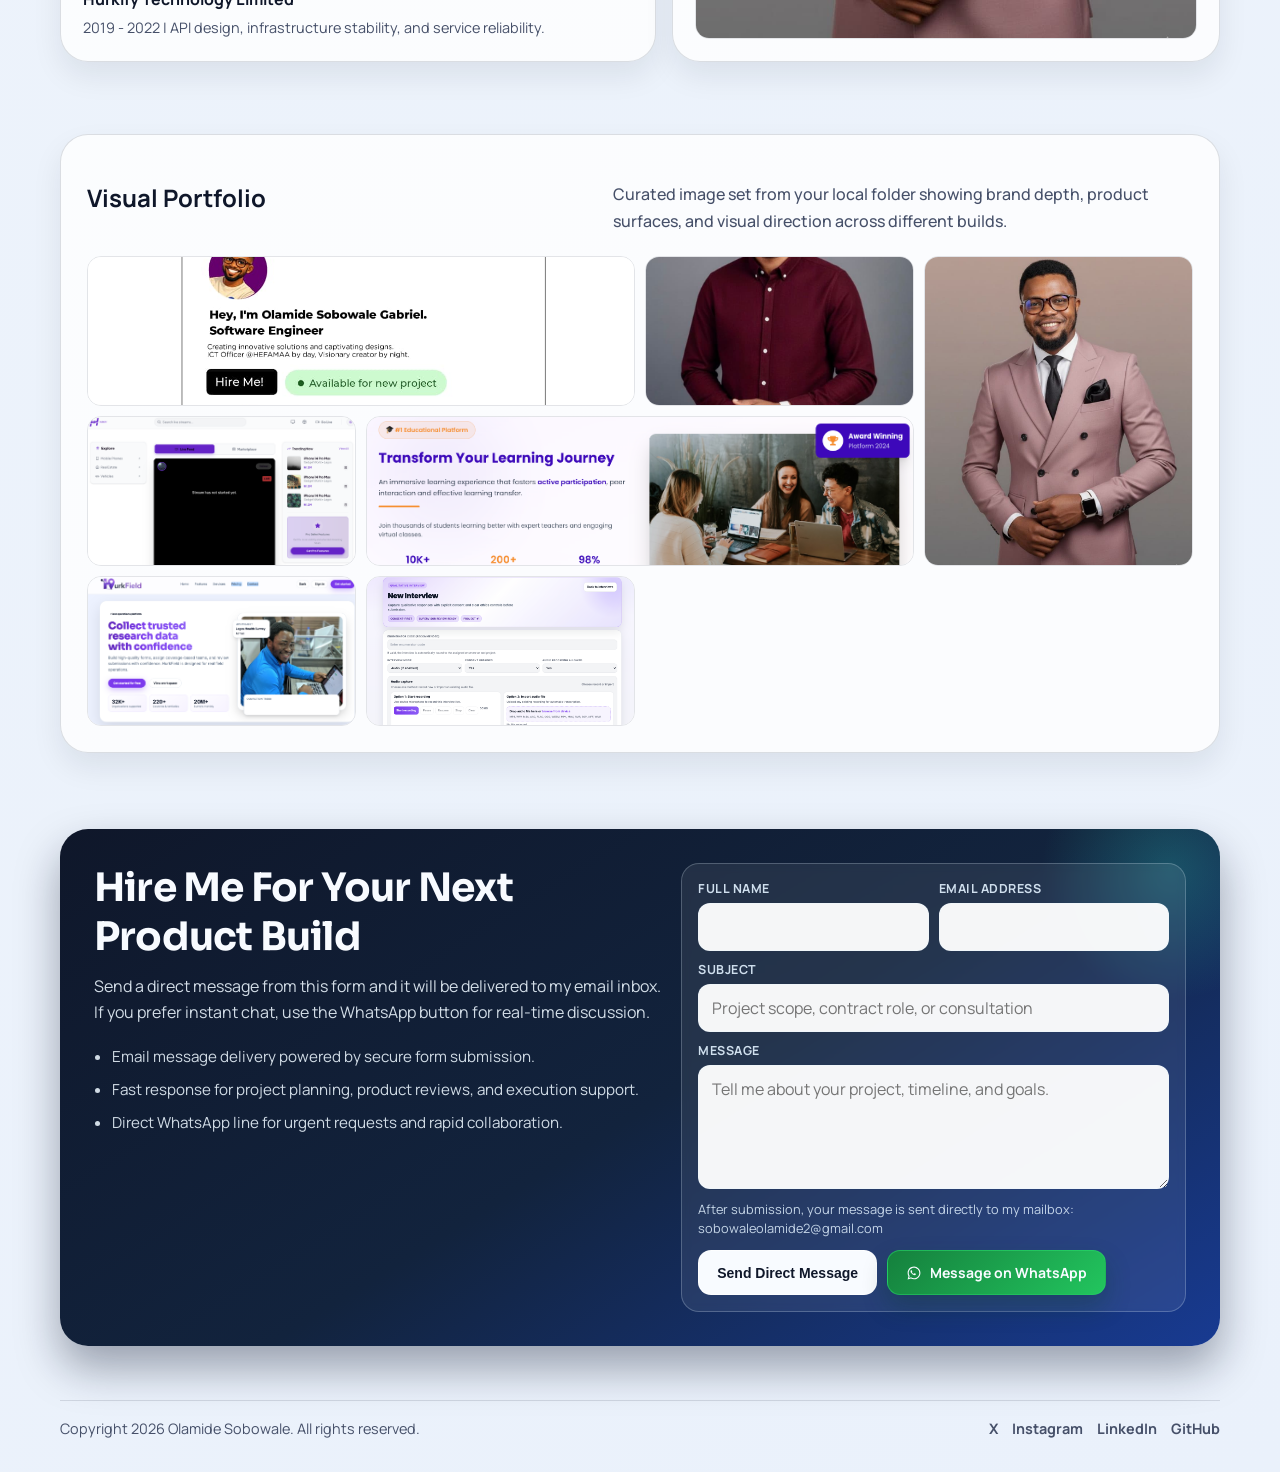
==== commit 6058ba0d: "Update LinkedIn profile URL" ====
--- a/index.html
+++ b/index.html
@@ -850,7 +850,7 @@
             <circle cx="17.5" cy="6.5" r="1"></circle>
           </svg>
         </a>
-        <a class="social-chip" href="https://www.linkedin.com/in/olamide-sobowale" target="_blank" rel="noopener noreferrer" aria-label="LinkedIn profile">
+        <a class="social-chip" href="https://www.linkedin.com/in/olamide-sobowale-448958b7/" target="_blank" rel="noopener noreferrer" aria-label="LinkedIn profile">
           <svg viewBox="0 0 24 24" width="17" height="17" fill="currentColor" aria-hidden="true">
             <path d="M6.94 8.5a1.95 1.95 0 1 1 0-3.9 1.95 1.95 0 0 1 0 3.9zM5.3 9.98h3.3V20h-3.3V9.98zM10.6 9.98h3.16v1.37h.05c.44-.83 1.52-1.7 3.12-1.7 3.34 0 3.96 2.19 3.96 5.05V20h-3.3v-4.67c0-1.11-.02-2.55-1.55-2.55-1.56 0-1.8 1.22-1.8 2.47V20h-3.64V9.98z"></path>
           </svg>
@@ -878,7 +878,7 @@
         <div class="quick-links">
           <a href="https://x.com/iam_mide_talk" target="_blank" rel="noopener noreferrer">X</a>
           <a href="https://www.instagram.com/mide_talk" target="_blank" rel="noopener noreferrer">Instagram</a>
-          <a href="https://www.linkedin.com/in/olamide-sobowale" target="_blank" rel="noopener noreferrer">LinkedIn</a>
+          <a href="https://www.linkedin.com/in/olamide-sobowale-448958b7/" target="_blank" rel="noopener noreferrer">LinkedIn</a>
           <a href="https://github.com/Hurkify-Team" target="_blank" rel="noopener noreferrer">GitHub</a>
           <a href="cv.html">CV</a>
         </div>
@@ -986,7 +986,7 @@
             <p>Intentional, conversion-aware UI implementation with responsive layouts, performance tuning, and smooth micro-interactions.</p>
             <div class="card-foot">
               <span class="badge">Frontend Excellence</span>
-              <a class="text-link" href="https://www.linkedin.com/in/olamide-sobowale" target="_blank" rel="noopener noreferrer">Connect</a>
+              <a class="text-link" href="https://www.linkedin.com/in/olamide-sobowale-448958b7/" target="_blank" rel="noopener noreferrer">Connect</a>
             </div>
           </div>
         </article>
@@ -1124,7 +1124,7 @@
       <div class="footer-links">
         <a href="https://x.com/iam_mide_talk" target="_blank" rel="noopener noreferrer">X</a>
         <a href="https://www.instagram.com/mide_talk" target="_blank" rel="noopener noreferrer">Instagram</a>
-        <a href="https://www.linkedin.com/in/olamide-sobowale" target="_blank" rel="noopener noreferrer">LinkedIn</a>
+        <a href="https://www.linkedin.com/in/olamide-sobowale-448958b7/" target="_blank" rel="noopener noreferrer">LinkedIn</a>
         <a href="https://github.com/Hurkify-Team" target="_blank" rel="noopener noreferrer">GitHub</a>
       </div>
     </div>
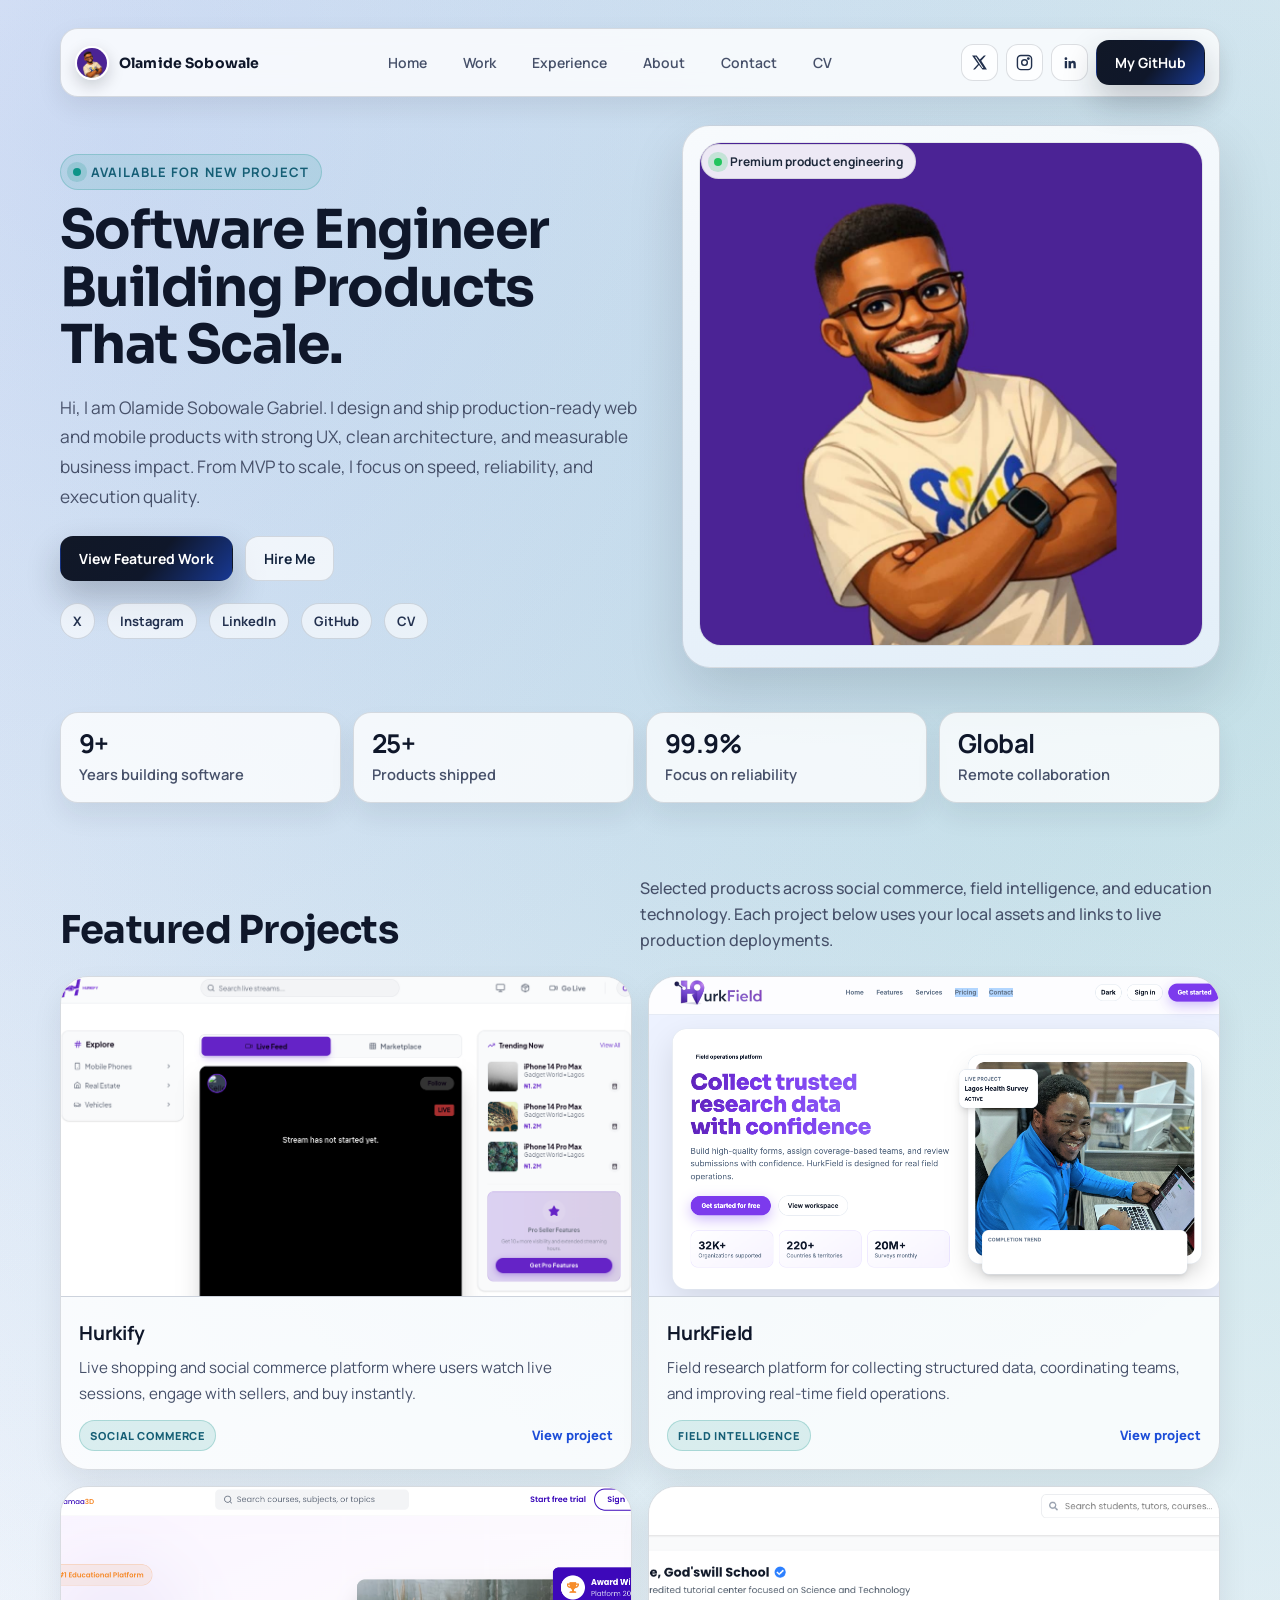
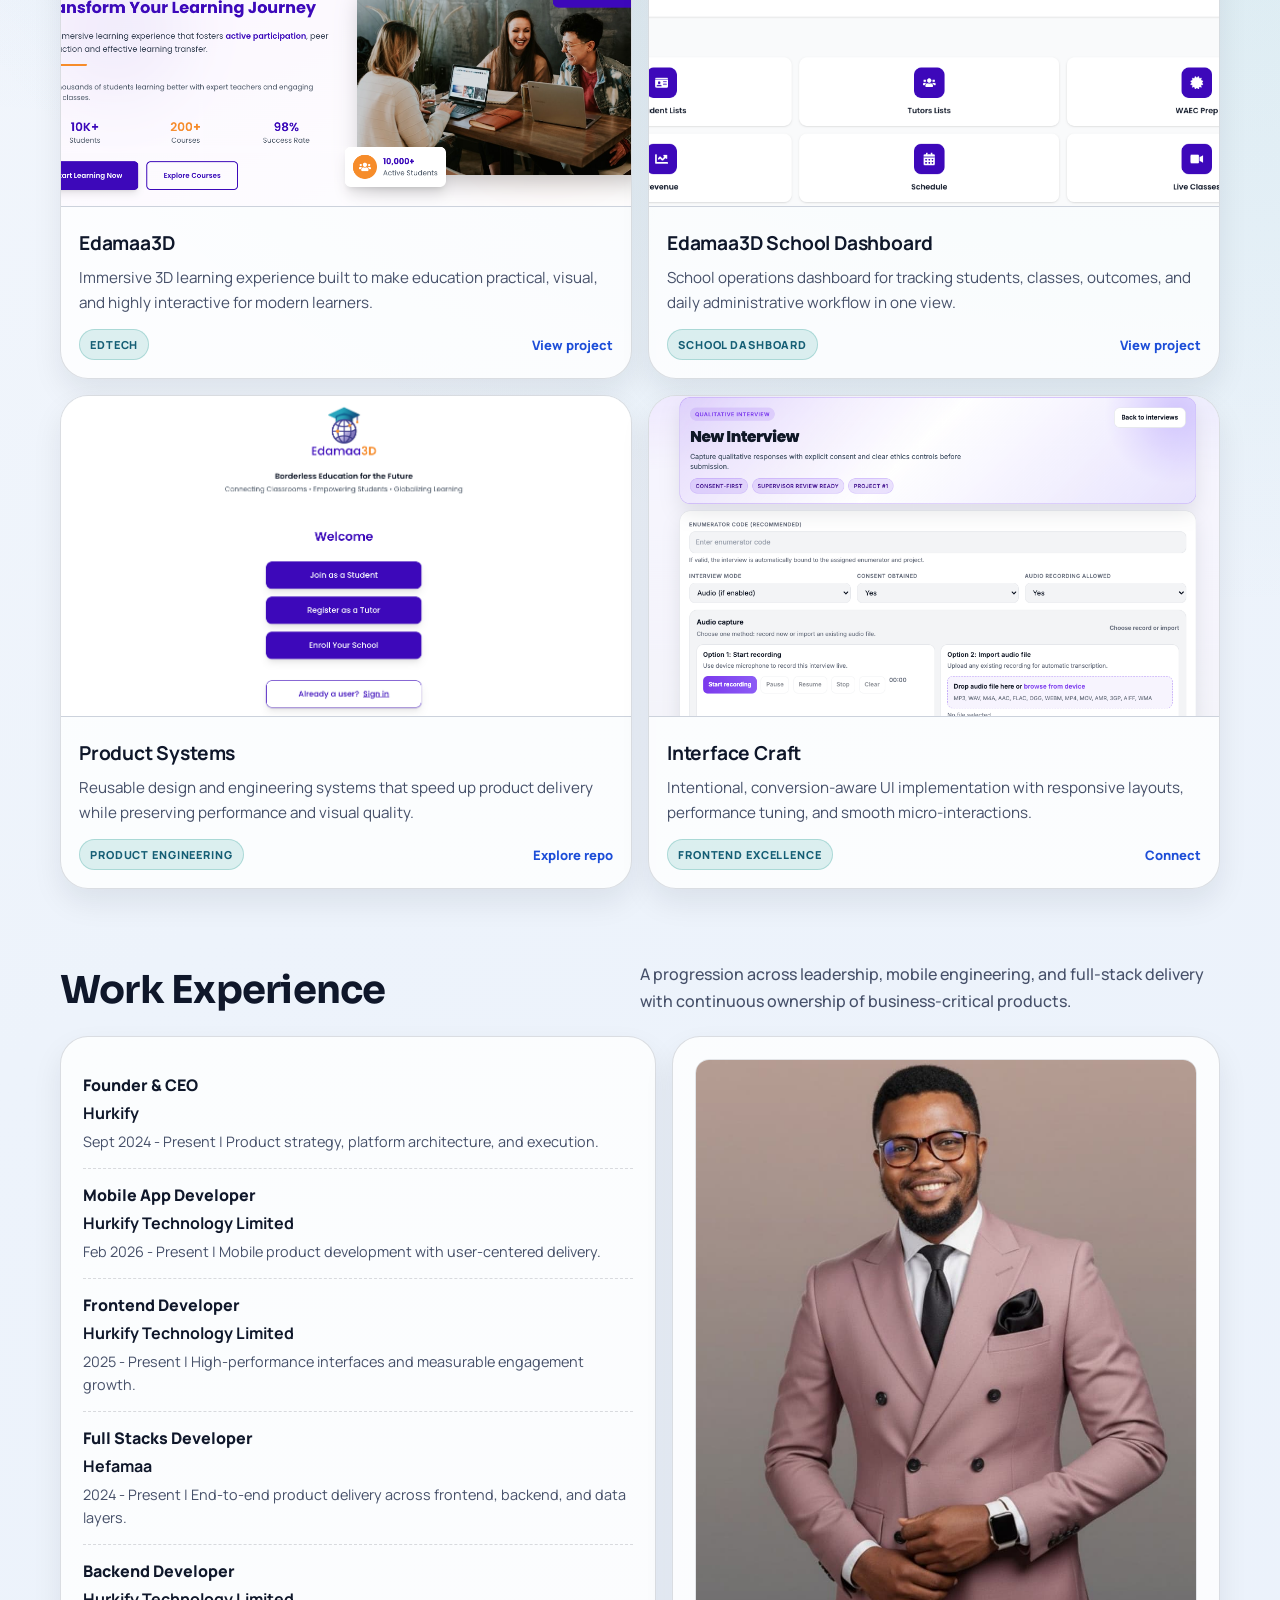
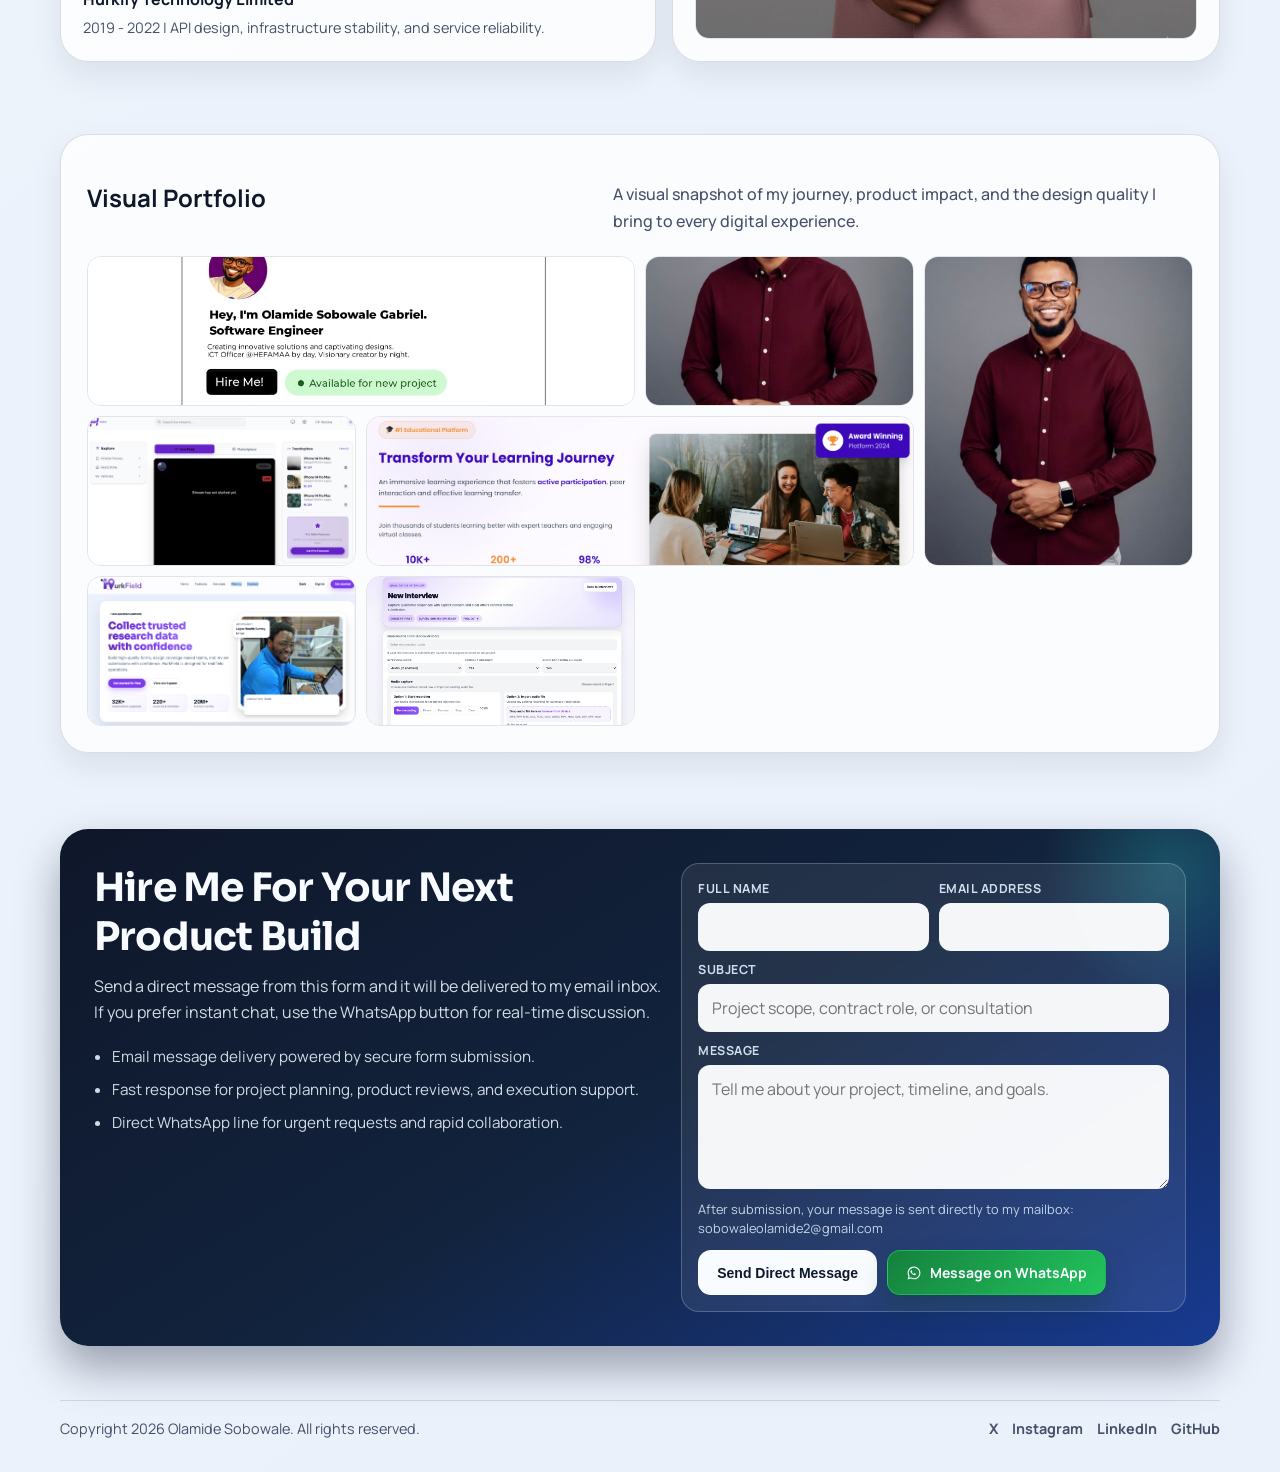
==== commit 1f092705: "Add About Me section to CV and update portfolio visuals" ====
--- a/index.html
+++ b/index.html
@@ -1044,14 +1044,14 @@
       <div class="section-head">
         <h2>Visual Portfolio</h2>
         <p>
-          Curated image set from your local folder showing brand depth, product surfaces, and visual direction across different builds.
+          A visual snapshot of my journey, product impact, and the design quality I bring to every digital experience.
         </p>
       </div>
 
       <div class="gallery-grid">
         <img class="wide" src="images/og.png" alt="Portfolio page highlight">
         <img src="images/image_1.png" alt="Portrait candid 1">
-        <img class="tall" src="images/image_2.png" alt="Portrait candid 2">
+        <img class="tall" src="images/image_1.png" alt="Portrait candid 2">
         <img src="images/image_3.png" alt="Project interface 1">
         <img class="wide" src="images/image_4.png" alt="Project interface 2">
         <img src="images/image_5.png" alt="Project interface 3">
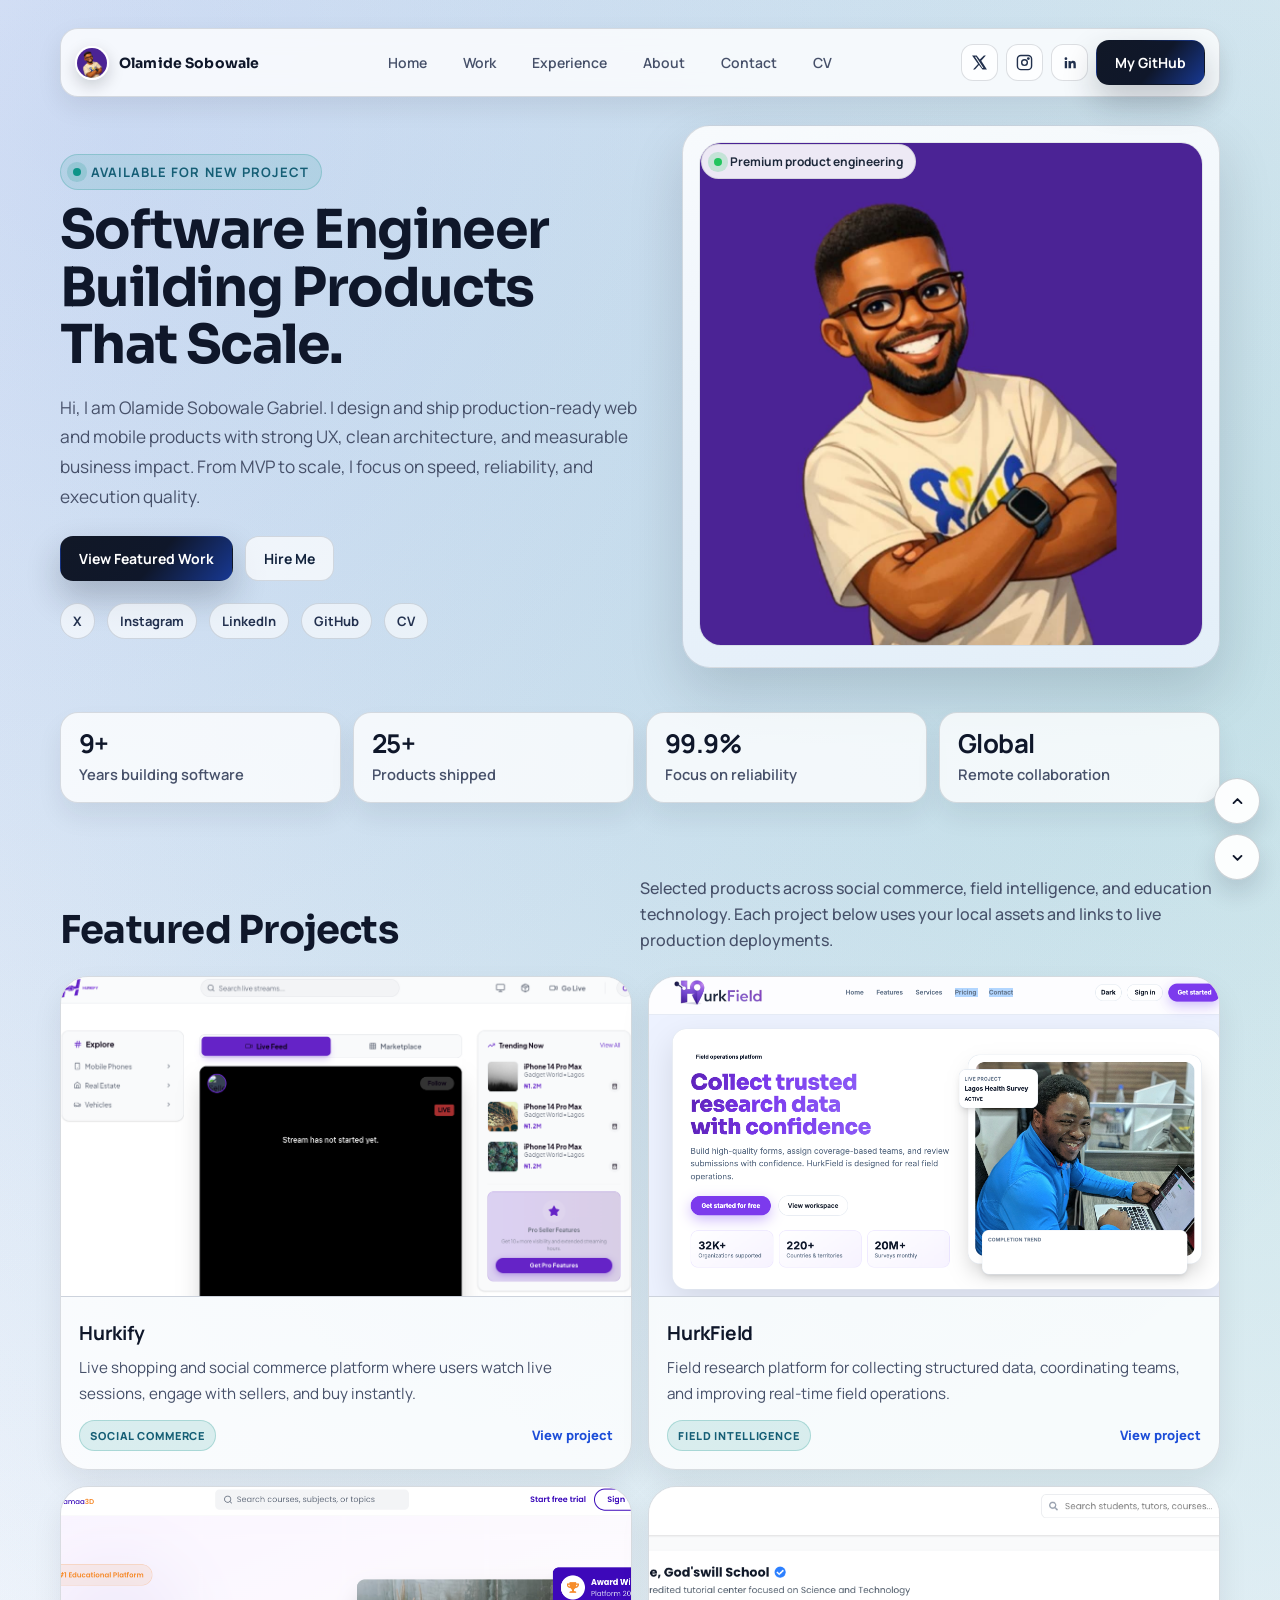
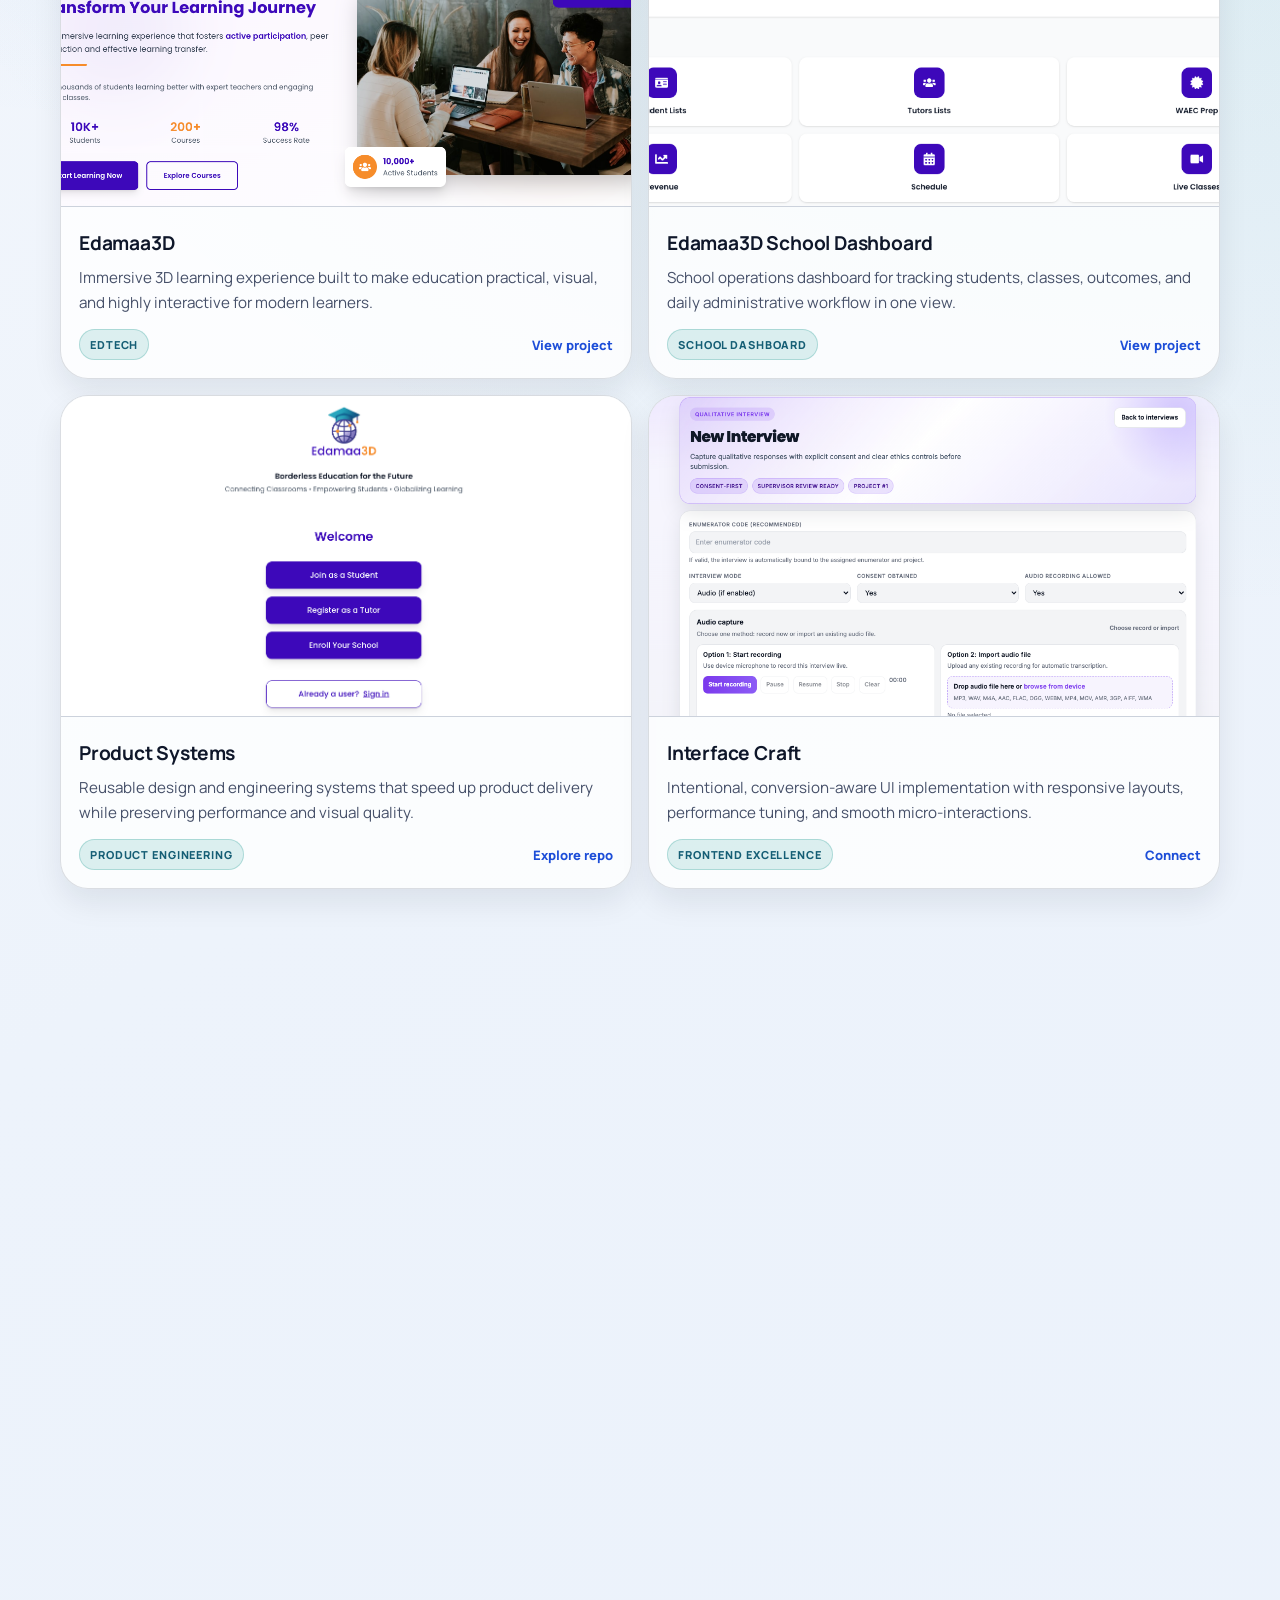
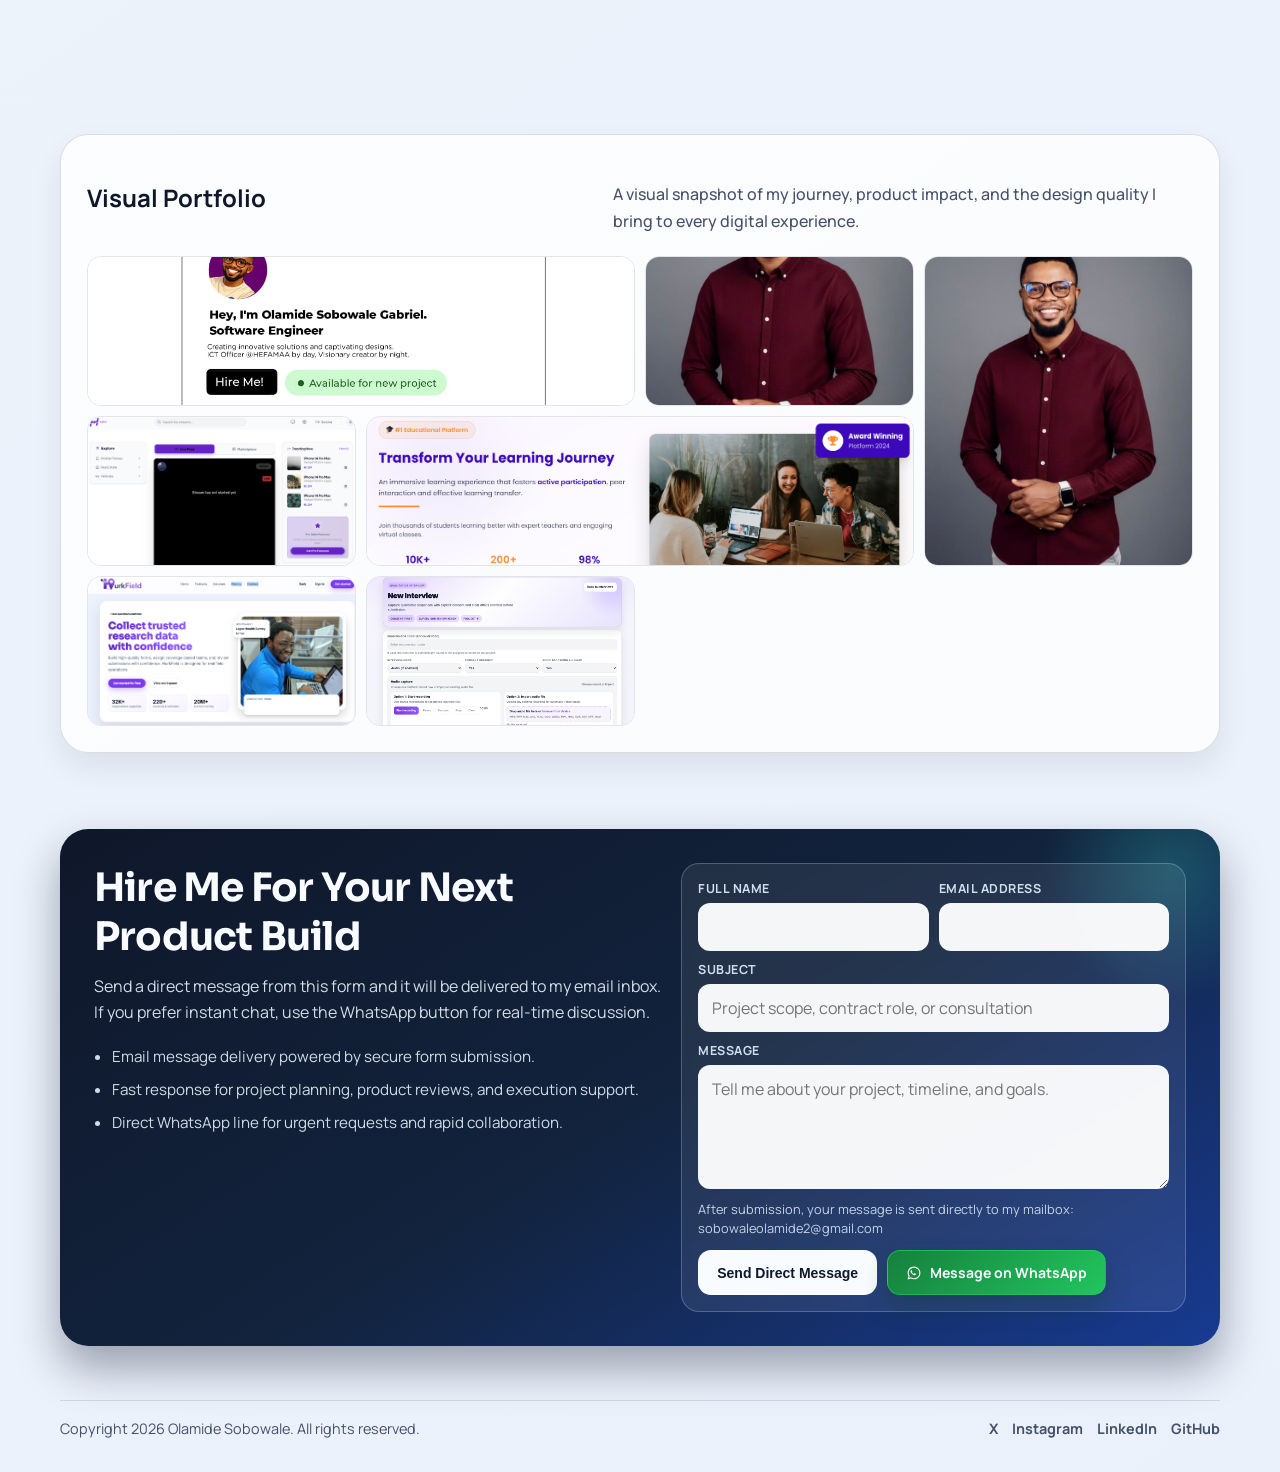
==== commit d8e4eb72: "Add floating scroll up/down controls across portfolio pages" ====
--- a/index.html
+++ b/index.html
@@ -727,6 +727,42 @@
       text-underline-offset: 3px;
     }
 
+    .scroll-fab-wrap {
+      position: fixed;
+      right: 20px;
+      bottom: 20px;
+      display: grid;
+      gap: 10px;
+      z-index: 60;
+    }
+
+    .scroll-fab {
+      width: 46px;
+      height: 46px;
+      border-radius: 999px;
+      border: 1px solid rgba(14, 31, 53, 0.2);
+      background: rgba(255, 255, 255, 0.94);
+      color: #0f172a;
+      display: inline-flex;
+      align-items: center;
+      justify-content: center;
+      box-shadow: 0 12px 24px rgba(11, 21, 39, 0.14);
+      cursor: pointer;
+      transition: transform 0.2s ease, box-shadow 0.2s ease, opacity 0.2s ease;
+    }
+
+    .scroll-fab:hover,
+    .scroll-fab:focus-visible {
+      transform: translateY(-2px);
+      box-shadow: 0 16px 28px rgba(11, 21, 39, 0.2);
+      outline: none;
+    }
+
+    .scroll-fab[hidden] {
+      opacity: 0;
+      pointer-events: none;
+    }
+
     .reveal {
       opacity: 0;
       transform: translateY(26px);
@@ -816,6 +852,17 @@
       .footer-wrap {
         flex-direction: column;
         align-items: flex-start;
+      }
+
+      .scroll-fab-wrap {
+        right: 14px;
+        bottom: 14px;
+        gap: 8px;
+      }
+
+      .scroll-fab {
+        width: 42px;
+        height: 42px;
       }
     }
   </style>
@@ -1130,8 +1177,53 @@
     </div>
   </footer>
 
+  <div class="scroll-fab-wrap" aria-label="Scroll controls">
+    <button id="scrollTopBtn" class="scroll-fab" type="button" aria-label="Back to top" title="Back to top" hidden>
+      <svg viewBox="0 0 24 24" width="19" height="19" fill="none" stroke="currentColor" stroke-width="2.4" stroke-linecap="round" stroke-linejoin="round" aria-hidden="true">
+        <path d="M7 14l5-5 5 5"></path>
+      </svg>
+    </button>
+    <button id="scrollBottomBtn" class="scroll-fab" type="button" aria-label="Scroll to bottom" title="Scroll to bottom">
+      <svg viewBox="0 0 24 24" width="19" height="19" fill="none" stroke="currentColor" stroke-width="2.4" stroke-linecap="round" stroke-linejoin="round" aria-hidden="true">
+        <path d="M7 10l5 5 5-5"></path>
+      </svg>
+    </button>
+  </div>
+
   <script>
     document.getElementById("year").textContent = new Date().getFullYear();
+    const scrollTopBtn = document.getElementById("scrollTopBtn");
+    const scrollBottomBtn = document.getElementById("scrollBottomBtn");
+
+    const updateScrollButtons = () => {
+      const currentScroll = window.scrollY || document.documentElement.scrollTop;
+      const viewportHeight = window.innerHeight;
+      const fullHeight = document.documentElement.scrollHeight;
+
+      if (scrollTopBtn) {
+        scrollTopBtn.hidden = currentScroll < 100;
+      }
+
+      if (scrollBottomBtn) {
+        scrollBottomBtn.hidden = currentScroll + viewportHeight > fullHeight - 120;
+      }
+    };
+
+    if (scrollTopBtn) {
+      scrollTopBtn.addEventListener("click", () => {
+        window.scrollTo({ top: 0, behavior: "smooth" });
+      });
+    }
+
+    if (scrollBottomBtn) {
+      scrollBottomBtn.addEventListener("click", () => {
+        window.scrollTo({ top: document.documentElement.scrollHeight, behavior: "smooth" });
+      });
+    }
+
+    window.addEventListener("scroll", updateScrollButtons, { passive: true });
+    window.addEventListener("resize", updateScrollButtons);
+    updateScrollButtons();
 
     const observer = new IntersectionObserver((entries) => {
       entries.forEach((entry) => {
